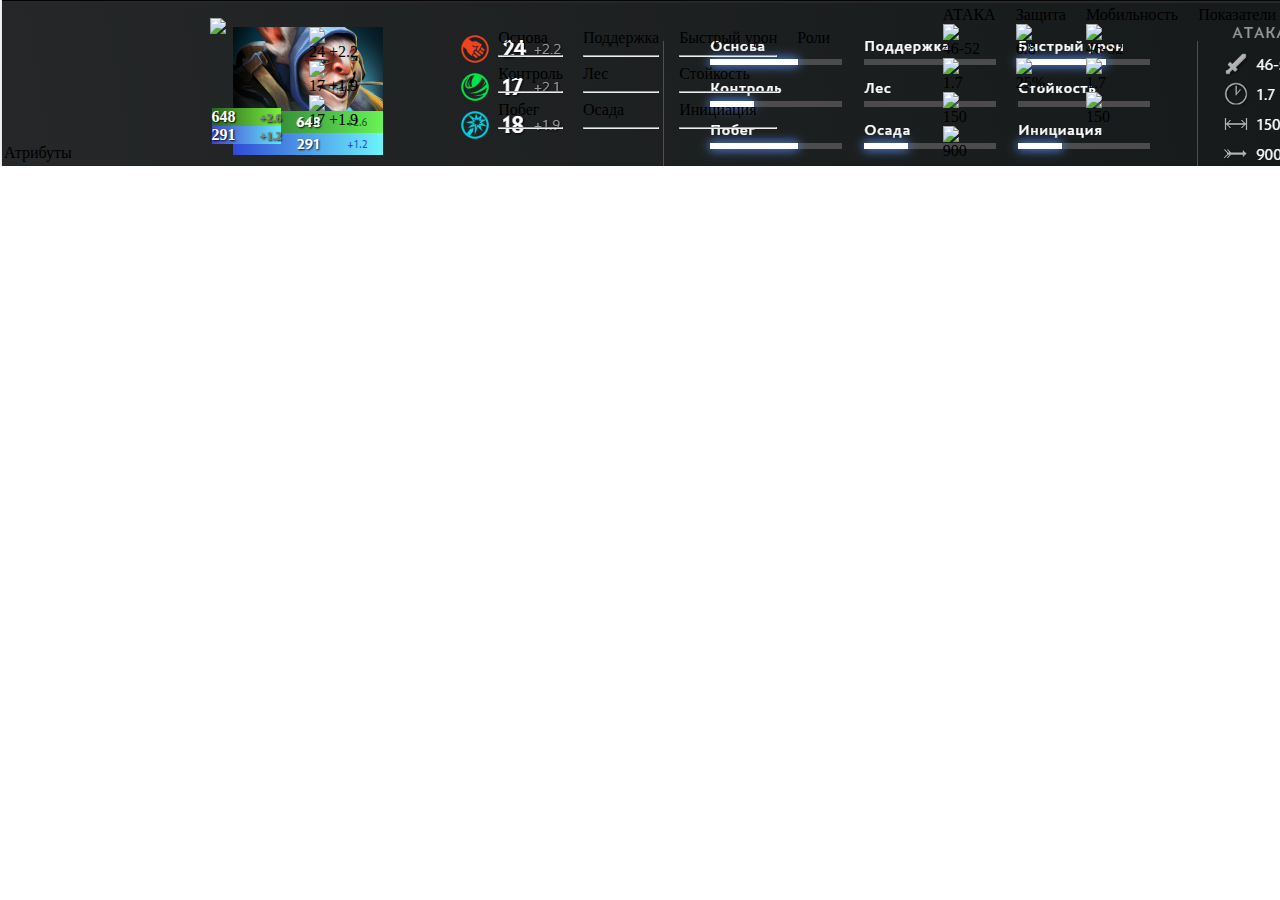
==== Meepo/index.html @ dea70f97 "СТруктура" ====
<!DOCTYPE html>
<html lang="en">

<head>
  <meta charset="UTF-8" />
  <meta http-equiv="X-UA-Compatible" content="IE=edge" />
  <meta name="viewport" content="width=device-width, initial-scale=1.0" />
  <title>Meepo - About team</title>
  <link rel="stylesheet" href="styles/normalize.css" />
  <link rel="stylesheet" href="styles/yura.css" />
  <link rel="stylesheet" href="styles/tili.css" />
</head>

<body>
  <section class="yura-section"></section>
  <section class="tili-section">
    <div class="column">
      <div class="left-sidebar">
        <div class="person-image">
          <img class="avatar"
            src="https://cdn.cloudflare.steamstatic.com/apps/dota2/images/dota_react/heroes/meepo.png" />
          <div class="first-atrib">
            648
            <span class="atrib-plus">+2.6</span>
          </div>
          <div class="second-atrib">
            291
            <span class="atrib-plus">+1.2</span>
          </div>
        </div>
        <div class="attributes">
          <div class="str-atrib">
            <img class="attrib-image" src="https://cdn.cloudflare.steamstatic.com/apps/dota2/images/dota_react/icons/hero_strength.png" />
            <span>24</span>
            <span class="extra">+2.2</span>
          </div>
          <div class="agi-atrib">
            <img class="attrib-image" src="https://cdn.cloudflare.steamstatic.com/apps/dota2/images/dota_react/icons/hero_agility.png" />
            <span>17</span>
            <span class="extra">+1.9</span>
          </div>
          <div class="int-atrib">
            <img class="attrib-image" 
              src="https://cdn.cloudflare.steamstatic.com/apps/dota2/images/dota_react/icons/hero_intelligence.png" />
            <span>17</span>
            <span class="extra">+1.9</span>
          </div>
        </div>
       
      </div>
      <div class="atttributes-name">Атрибуты</div>
    </div>
    <div class="roles">
      <div class="roles-left">
        <span class="roles-name">Основа</span>
        <hr class="">
        <span class="roles-name">Контроль</span>
        <hr class="">
        <span class="roles-name">Побег</span>
        <hr class="">
      </div>
      <div class="roles-center">
        <span class="roles-name">Поддержка </span>
        <hr class="">
        <span class="roles-name">Лес </span>
        <hr class="">
        <span class="roles-name">Осада </span>
        <hr class="">
      </div>
      <div class="roles-right">
        <span class="roles-name">Быстрый урон </span>
        <hr class="">
        <span class="roles-name">Стойкость </span>
        <hr class="">
        <span class="roles-name">Инициация</span>
        <hr class="">
      </div>
      <div class="atttributes-name">Роли</div>
    </div>
    <div class="right-sidebar">
      <div class="right-sidebar-left">
        <div class="indicators-name">АТАКА</div>
        <div class="indicators">
          <img
            src="https://cdn.cloudflare.steamstatic.com/apps/dota2/images/dota_react//heroes/stats/icon_damage.png" />
          46-52
        </div>
        <div class="indicators">
          <img
            src="https://cdn.cloudflare.steamstatic.com/apps/dota2/images/dota_react//heroes/stats/icon_damage.png" />
          1.7
        </div>
        <div class="indicators">
          <img
            src="https://cdn.cloudflare.steamstatic.com/apps/dota2/images/dota_react//heroes/stats/icon_damage.png" />
          150
        </div>
        <div class="indicators">
          <img
            src="https://cdn.cloudflare.steamstatic.com/apps/dota2/images/dota_react//heroes/stats/icon_damage.png" />
          900
        </div>
      </div>
      <div class="right-sidebar-center">
        <div class="indicators-name">Защита</div>
        <div class="indicators">
          <img
            src="https://cdn.cloudflare.steamstatic.com/apps/dota2/images/dota_react//heroes/stats/icon_damage.png" />
          6.8
        </div>
        <div class="indicators">
          <img
            src="https://cdn.cloudflare.steamstatic.com/apps/dota2/images/dota_react//heroes/stats/icon_damage.png" />
          25%
        </div>

      </div>
      <div class="right-sidebar-right">
        <div class="indicators-name">Мобильность</div>
        <div class="indicators">
          <img
            src="https://cdn.cloudflare.steamstatic.com/apps/dota2/images/dota_react//heroes/stats/icon_damage.png" />
          46-52
        </div>
        <div class="indicators">
          <img
            src="https://cdn.cloudflare.steamstatic.com/apps/dota2/images/dota_react//heroes/stats/icon_damage.png" />
          1.7
        </div>
        <div class="indicators">
          <img
            src="https://cdn.cloudflare.steamstatic.com/apps/dota2/images/dota_react//heroes/stats/icon_damage.png" />
          150
        </div>
      </div>
      <div class="atttributes-name">Показатели</div>
    </div>
  </section>
</body>

</html>
---- Meepo/styles/tili.css ----
img{
    display: block;
}

.tili-section{
    width:100%;
    display: flex;
    align-items: center;
    justify-content: space-between;
    padding: 4px;
    margin: 0 auto;
    background-image: url(../img/image.png);
    background-repeat: no-repeat;

}

.column {
    width: 30%;
    min-width: 300px;
}

.left-sidebar {
    display: flex;
    justify-content: space-evenly;
    align-items: center;
    margin: 8px 0 0 150px;
}

.avatar {
    height: 96px;
    padding: 6px 0 0 28px;
}

.first-atrib {
    padding: 0px 0 0 0px;
    text-align: center;
    color: #fff;
    font-size: 16px;
    font-weight: 600;
    text-shadow: 1px 1px 2px black;
    background: linear-gradient(to right, #286323, #7AF03C);
    margin: 0 0 0 30px;
}

.atrib-plus {
    color: gray;
    font-size: 12px;
    padding: 0 0 0 20px;
}

.second-atrib {
    padding: 0px 0 0 0px;
    text-align: center;
    color: #fff;
    font-size: 16px;
    font-weight: 600;
    text-shadow: 1px 1px 2px black;
    background: linear-gradient(to right, #4344d0, #65e9f8);
    margin: 0 0 0 30px;
}

.roles {
    display: flex;
    justify-content: space-between;
    gap: 20px;
}

.right-sidebar {
    display: flex;
    justify-content: space-between;
    gap: 20px;
}
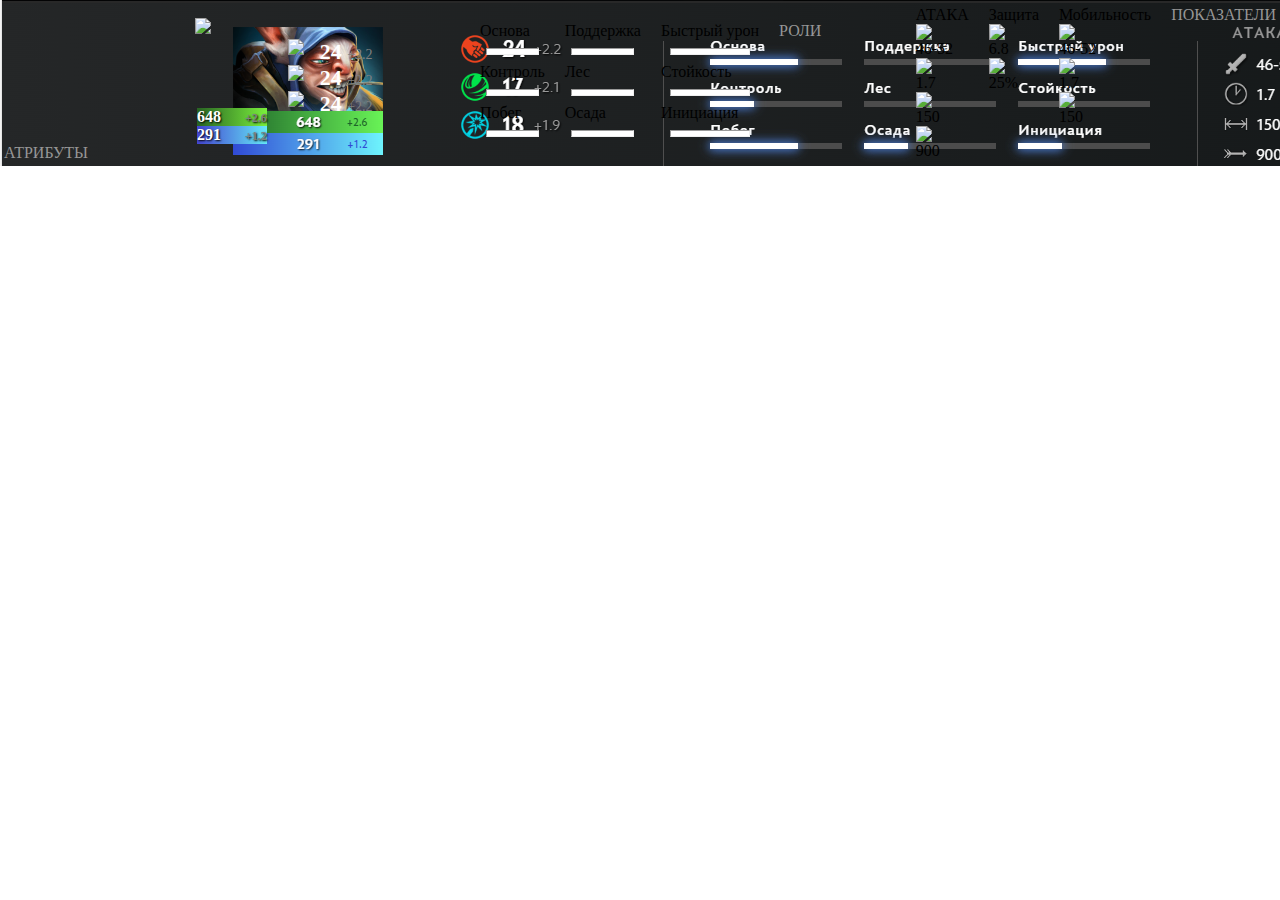
==== commit 1ee17e49: "Забыл пушнуть" ====
--- a/Meepo/index.html
+++ b/Meepo/index.html
@@ -29,21 +29,19 @@
           </div>
         </div>
         <div class="attributes">
-          <div class="str-atrib">
+          <div class="atrib">
             <img class="attrib-image" src="https://cdn.cloudflare.steamstatic.com/apps/dota2/images/dota_react/icons/hero_strength.png" />
-            <span>24</span>
-            <span class="extra">+2.2</span>
+            <div class="atrrib-extra">24 <span class="extra">+2.2</span></div>
+            
           </div>
-          <div class="agi-atrib">
+          <div class="atrib">
             <img class="attrib-image" src="https://cdn.cloudflare.steamstatic.com/apps/dota2/images/dota_react/icons/hero_agility.png" />
-            <span>17</span>
-            <span class="extra">+1.9</span>
+            <div class="atrrib-extra">24 <span class="extra">+2.2</span></div>
           </div>
-          <div class="int-atrib">
+          <div class="atrib">
             <img class="attrib-image" 
               src="https://cdn.cloudflare.steamstatic.com/apps/dota2/images/dota_react/icons/hero_intelligence.png" />
-            <span>17</span>
-            <span class="extra">+1.9</span>
+              <div class="atrrib-extra">24 <span class="extra">+2.2</span></div>
           </div>
         </div>
        
--- a/Meepo/styles/tili.css
+++ b/Meepo/styles/tili.css
@@ -1,5 +1,12 @@
 img{
     display: block;
+}
+
+hr {
+    width: 80%;
+    height: 5px;
+    color: #fff;
+    background-color: #fff;
 }
 
 .tili-section{
@@ -11,6 +18,7 @@
     margin: 0 auto;
     background-image: url(../img/image.png);
     background-repeat: no-repeat;
+    background-color: #111516;
 
 }
 
@@ -59,6 +67,34 @@
     margin: 0 0 0 30px;
 }
 
+.attrib-image {
+    width: 32px;
+    margin: 0 0 0 8px;
+}
+
+.atrib {
+    display: flex;
+    justify-content: space-between;
+}
+
+.atrrib-extra {
+    color: #fff;
+    font-size: 22px;
+    font-weight: 600;
+}
+
+.extra {
+    font-size: 14px;
+    color: gray;
+    font-weight: 400;
+}
+
+.atttributes-name {
+    font-size: 16px;
+    text-transform: uppercase;
+    color: #969696;
+}
+
 .roles {
     display: flex;
     justify-content: space-between;
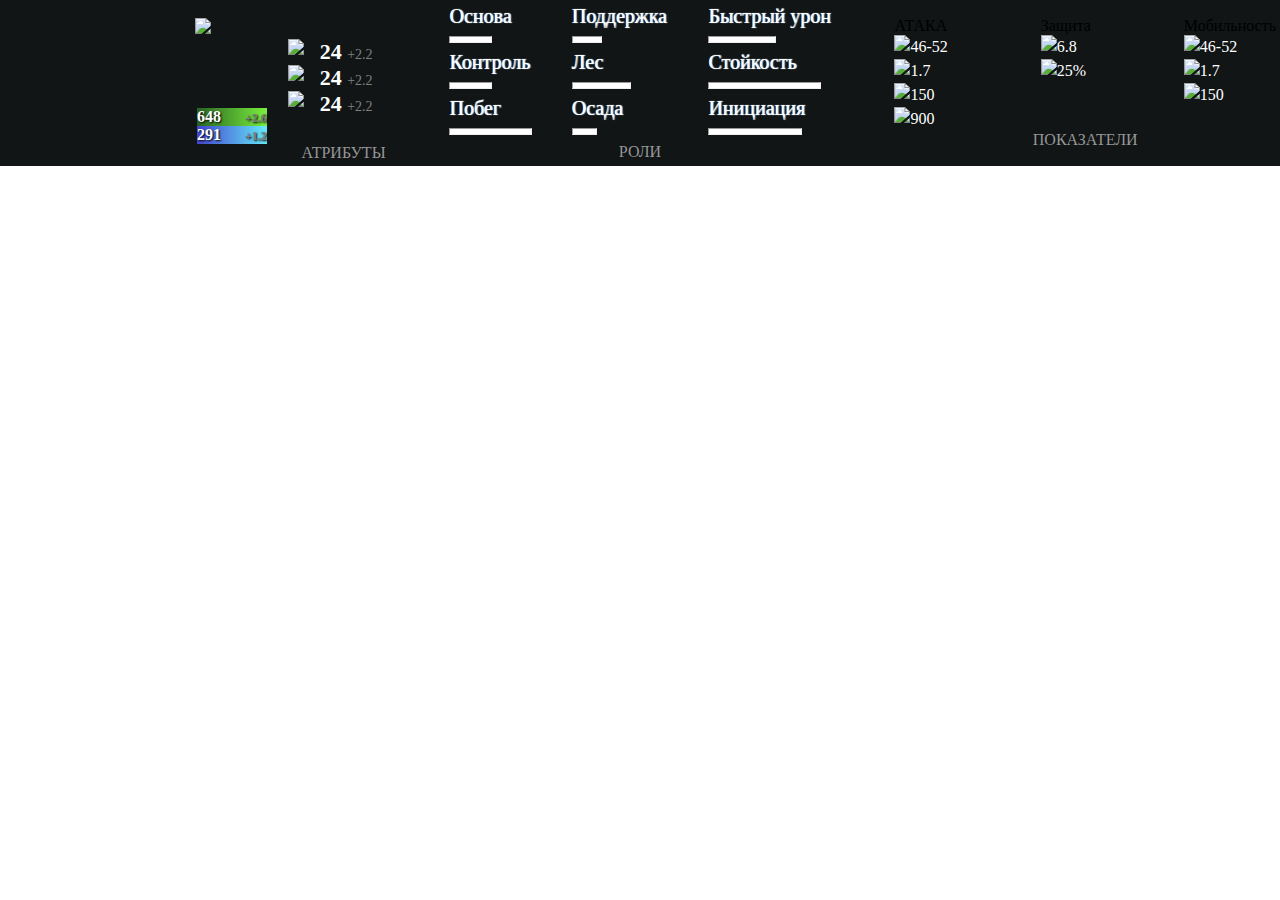
==== commit bf9d7673: "все готово" ====
--- a/Meepo/index.html
+++ b/Meepo/index.html
@@ -30,105 +30,112 @@
         </div>
         <div class="attributes">
           <div class="atrib">
-            <img class="attrib-image" src="https://cdn.cloudflare.steamstatic.com/apps/dota2/images/dota_react/icons/hero_strength.png" />
+            <img class="attrib-image"
+              src="https://cdn.cloudflare.steamstatic.com/apps/dota2/images/dota_react/icons/hero_strength.png" />
             <div class="atrrib-extra">24 <span class="extra">+2.2</span></div>
-            
+
           </div>
           <div class="atrib">
-            <img class="attrib-image" src="https://cdn.cloudflare.steamstatic.com/apps/dota2/images/dota_react/icons/hero_agility.png" />
+            <img class="attrib-image"
+              src="https://cdn.cloudflare.steamstatic.com/apps/dota2/images/dota_react/icons/hero_agility.png" />
             <div class="atrrib-extra">24 <span class="extra">+2.2</span></div>
           </div>
           <div class="atrib">
-            <img class="attrib-image" 
+            <img class="attrib-image"
               src="https://cdn.cloudflare.steamstatic.com/apps/dota2/images/dota_react/icons/hero_intelligence.png" />
-              <div class="atrrib-extra">24 <span class="extra">+2.2</span></div>
+            <div class="atrrib-extra">24 <span class="extra">+2.2</span></div>
           </div>
         </div>
-       
+
       </div>
-      <div class="atttributes-name">Атрибуты</div>
+      <div class="atttributes-name" style="    text-align: right;">Атрибуты</div>
     </div>
-    <div class="roles">
-      <div class="roles-left">
-        <span class="roles-name">Основа</span>
-        <hr class="">
-        <span class="roles-name">Контроль</span>
-        <hr class="">
-        <span class="roles-name">Побег</span>
-        <hr class="">
-      </div>
-      <div class="roles-center">
-        <span class="roles-name">Поддержка </span>
-        <hr class="">
-        <span class="roles-name">Лес </span>
-        <hr class="">
-        <span class="roles-name">Осада </span>
-        <hr class="">
-      </div>
-      <div class="roles-right">
-        <span class="roles-name">Быстрый урон </span>
-        <hr class="">
-        <span class="roles-name">Стойкость </span>
-        <hr class="">
-        <span class="roles-name">Инициация</span>
-        <hr class="">
+    <div class="column">
+      <div class="roles">
+
+        <div class="roles-left">
+          <span class="roles-name">Основа</span>
+          <hr class="" align="left" style="width:50%">
+          <span class="roles-name">Контроль</span>
+          <hr class="" align="left" style="width:50%">
+          <span class="roles-name">Побег</span>
+          <hr class="" align="left" style="width:100%">
+        </div>
+        <div class="roles-center">
+          <span class="roles-name">Поддержка </span>
+          <hr class="" align="left" style="width:30%">
+          <span class="roles-name">Лес </span>
+          <hr class="" align="left" style="width:60%">
+          <span class="roles-name">Осада </span>
+          <hr class="" align="left" style="width:25%">
+        </div>
+        <div class="roles-right">
+          <span class="roles-name">Быстрый урон </span>
+          <hr class="" align="left" style="width:54%">
+          <span class="roles-name">Стойкость </span>
+          <hr class="" align="left" style="width:90%">
+          <span class="roles-name">Инициация</span>
+          <hr class="" align="left" style="width:75%">
+        </div>
       </div>
       <div class="atttributes-name">Роли</div>
     </div>
-    <div class="right-sidebar">
-      <div class="right-sidebar-left">
-        <div class="indicators-name">АТАКА</div>
-        <div class="indicators">
-          <img
-            src="https://cdn.cloudflare.steamstatic.com/apps/dota2/images/dota_react//heroes/stats/icon_damage.png" />
-          46-52
+    <div class="column">
+      <div class="right-sidebar">
+        <div class="right-sidebar-left">
+          <div class="indicators-name">АТАКА</div>
+          <div class="indicators">
+            <img
+              src="https://cdn.cloudflare.steamstatic.com/apps/dota2/images/dota_react//heroes/stats/icon_damage.png" />
+            46-52
+          </div>
+          <div class="indicators">
+            <img
+              src="https://cdn.cloudflare.steamstatic.com/apps/dota2/images/dota_react//heroes/stats/icon_damage.png" />
+            1.7
+          </div>
+          <div class="indicators">
+            <img
+              src="https://cdn.cloudflare.steamstatic.com/apps/dota2/images/dota_react//heroes/stats/icon_damage.png" />
+            150
+          </div>
+          <div class="indicators">
+            <img
+              src="https://cdn.cloudflare.steamstatic.com/apps/dota2/images/dota_react//heroes/stats/icon_damage.png" />
+            900
+          </div>
         </div>
-        <div class="indicators">
-          <img
-            src="https://cdn.cloudflare.steamstatic.com/apps/dota2/images/dota_react//heroes/stats/icon_damage.png" />
-          1.7
+        <div class="right-sidebar-center">
+          <div class="indicators-name">Защита</div>
+          <div class="indicators">
+            <img
+              src="https://cdn.cloudflare.steamstatic.com/apps/dota2/images/dota_react//heroes/stats/icon_damage.png" />
+            6.8
+          </div>
+          <div class="indicators">
+            <img
+              src="https://cdn.cloudflare.steamstatic.com/apps/dota2/images/dota_react//heroes/stats/icon_damage.png" />
+            25%
+          </div>
+
         </div>
-        <div class="indicators">
-          <img
-            src="https://cdn.cloudflare.steamstatic.com/apps/dota2/images/dota_react//heroes/stats/icon_damage.png" />
-          150
-        </div>
-        <div class="indicators">
-          <img
-            src="https://cdn.cloudflare.steamstatic.com/apps/dota2/images/dota_react//heroes/stats/icon_damage.png" />
-          900
-        </div>
-      </div>
-      <div class="right-sidebar-center">
-        <div class="indicators-name">Защита</div>
-        <div class="indicators">
-          <img
-            src="https://cdn.cloudflare.steamstatic.com/apps/dota2/images/dota_react//heroes/stats/icon_damage.png" />
-          6.8
-        </div>
-        <div class="indicators">
-          <img
-            src="https://cdn.cloudflare.steamstatic.com/apps/dota2/images/dota_react//heroes/stats/icon_damage.png" />
-          25%
-        </div>
-
-      </div>
-      <div class="right-sidebar-right">
-        <div class="indicators-name">Мобильность</div>
-        <div class="indicators">
-          <img
-            src="https://cdn.cloudflare.steamstatic.com/apps/dota2/images/dota_react//heroes/stats/icon_damage.png" />
-          46-52
-        </div>
-        <div class="indicators">
-          <img
-            src="https://cdn.cloudflare.steamstatic.com/apps/dota2/images/dota_react//heroes/stats/icon_damage.png" />
-          1.7
-        </div>
-        <div class="indicators">
-          <img
-            src="https://cdn.cloudflare.steamstatic.com/apps/dota2/images/dota_react//heroes/stats/icon_damage.png" />
-          150
+        <div class="right-sidebar-right">
+          <div class="indicators-name">Мобильность</div>
+          <div class="indicators">
+            <img
+              src="https://cdn.cloudflare.steamstatic.com/apps/dota2/images/dota_react//heroes/stats/icon_damage.png" />
+            46-52
+          </div>
+          <div class="indicators">
+            <img
+              src="https://cdn.cloudflare.steamstatic.com/apps/dota2/images/dota_react//heroes/stats/icon_damage.png" />
+            1.7
+          </div>
+          <div class="indicators">
+            <img
+              src="https://cdn.cloudflare.steamstatic.com/apps/dota2/images/dota_react//heroes/stats/icon_damage.png" />
+            150
+          </div>
         </div>
       </div>
       <div class="atttributes-name">Показатели</div>
--- a/Meepo/styles/tili.css
+++ b/Meepo/styles/tili.css
@@ -16,8 +16,6 @@
     justify-content: space-between;
     padding: 4px;
     margin: 0 auto;
-    background-image: url(../img/image.png);
-    background-repeat: no-repeat;
     background-color: #111516;
 
 }
@@ -93,6 +91,7 @@
     font-size: 16px;
     text-transform: uppercase;
     color: #969696;
+    text-align: center;
 }
 
 .roles {
@@ -101,8 +100,21 @@
     gap: 20px;
 }
 
+.roles-name {
+    color: #fff;
+    font-size: 20px;
+    text-shadow: 1px 0px 1px #fff;
+}
+
 .right-sidebar {
     display: flex;
     justify-content: space-between;
     gap: 20px;
+}
+
+.indicators {
+    display: flex;
+    color: #fff;
+    line-height: 24px;
+    font-size: 16px;
 }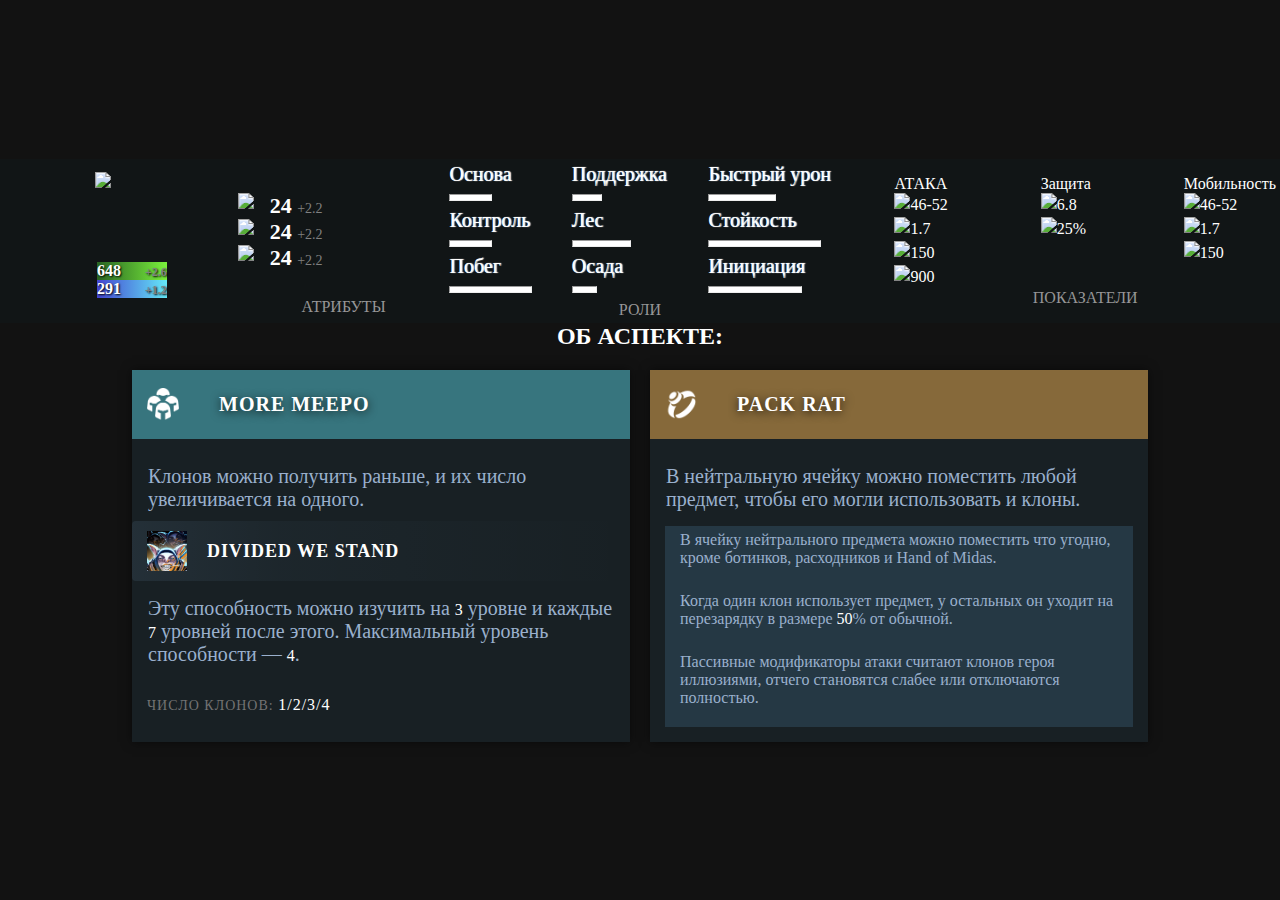
==== commit 4642b7c3: "Добавлены новые файлы и изображения для проекта Meepo" ====
--- a/Meepo/index.html
+++ b/Meepo/index.html
@@ -9,6 +9,7 @@
   <link rel="stylesheet" href="styles/normalize.css" />
   <link rel="stylesheet" href="styles/yura.css" />
   <link rel="stylesheet" href="styles/tili.css" />
+  <link rel="stylesheet" href="styles/bota.css">
 </head>
 
 <body>
@@ -141,6 +142,42 @@
       <div class="atttributes-name">Показатели</div>
     </div>
   </section>
+  <section class="bota-section">
+    <header>
+      <h1>ОБ АСПЕКТЕ:</h1>
+  </header>
+  <main>
+      <div class="container">
+          <div class="aspect-card">
+              <div class="card-header">
+                  <img src="img/summons.png" alt="More Meepo Icon">
+                  <h2>MORE MEEPO</h2>
+              </div>
+              <p class="par">Клонов можно получить раньше, и их число увеличивается на одного.</p>
+              <div class="ability">
+                  <img src="img/meepo_divided_we_stand.png" alt="">
+                  <h3>DIVIDED WE STAND</h3>
+              </div>
+              <p class="par">Эту способность можно изучить на <span>3</span> уровне и каждые <span>7</span> уровней после этого. Максимальный уровень способности — <span>4</span>.</p>
+              <div class="aspect-end">
+                  <p>ЧИСЛО КЛОНОВ: <span>1/2/3/4</span></p>
+              </div>
+          </div>
+          <div class="aspect-card">
+              <div class="card-header_sec">
+                  <img src="img/item.png" alt="Pack Rat Icon">
+                  <h2>PACK RAT</h2>
+              </div>
+              <p class="par">В нейтральную ячейку можно поместить любой предмет, чтобы его могли использовать и клоны.</p>
+              <div class="power">
+                  <p >В ячейку нейтрального предмета можно поместить что угодно, кроме ботинков, расходников и Hand of Midas.</p>
+                  <p>Когда один клон использует предмет, у остальных он уходит на перезарядку в размере <span>50</span>% от обычной.</p>
+                  <p>Пассивные модификаторы атаки считают клонов героя иллюзиями, отчего становятся слабее или отключаются полностью.</p>
+              </div>
+          </div>
+      </div>
+  </main>
+  </section>
 </body>
 
 </html>--- a/Meepo/styles/tili.css
+++ b/Meepo/styles/tili.css
@@ -29,7 +29,6 @@
     display: flex;
     justify-content: space-evenly;
     align-items: center;
-    margin: 8px 0 0 150px;
 }
 
 .avatar {
--- a/Meepo/styles/bota.css
+++ b/Meepo/styles/bota.css
@@ -0,0 +1,156 @@
+@font-face {
+    font-family: 'Reaver';
+    src: url('Reaver/ffonts.net.txt');
+    font-weight: normal;
+    font-style: normal;
+}
+body {
+    background-color: #121212;
+    color: #ffffff;
+    margin: 0;
+    padding: 0;
+    display: flex;
+    flex-direction: column;
+    align-items: center;
+    justify-content: center;
+    min-height: 100vh;
+}
+
+header {
+    text-align: center;
+    margin-bottom: 20px;
+}
+
+h1 {
+    font-size: 24px;
+    font-weight: bold;
+    margin: 0;
+    font-family: 'Reaver';
+
+}
+
+.container {
+    display: flex;
+    gap: 20px;
+}
+
+.aspect-card {
+    background-color: #182024;
+    width: 498px;
+    box-shadow: 0 0 10px rgba(0, 0, 0, 0.5);
+}
+
+.card-header {
+    display: flex;
+    align-items: center;
+    gap: 10px;
+    margin-bottom: 10px;
+    background-color: #37757e;
+    height: 69px;
+    width: 498px;
+}
+
+.card-header_sec{
+    display: flex;
+    align-items: center;
+    gap: 10px;
+    margin-bottom: 10px;
+    background-color: #86693a;
+    height: 69px;
+    width: 498px;
+}
+
+.card-header img {
+    width: 32px;
+    height: 32px;
+    margin-left: 15px;
+}
+
+.card-header_sec img {
+    width: 32px;
+    height: 32px;
+    margin-left: 15px;
+}
+
+h2 {
+    margin-left: 10px;    
+    font-family: 'Reaver';
+    color: #fff;
+    text-transform: uppercase;
+    font-size: 20px;
+    font-weight: bold;
+    letter-spacing: 1px;
+    padding: 20px;
+    text-shadow: 0px 2px 10px rgba(0, 0, 0, .8);
+    z-index: 1;
+
+}
+
+h3 {
+    margin: 10px 0 5px;
+    font-family: 'Reaver';
+    font-size: 18px;
+    font-weight: bold;
+    text-transform: uppercase;
+    letter-spacing: 1px;
+    margin-left: 10px;
+}
+
+.par {
+    color: #9ab0cd;
+    padding-top: 16px;
+    margin: 0px 16px 0px 16px;
+    font-size: 20px;
+    font-family: 'Reaver';
+
+}
+
+.ability {
+    background: linear-gradient(to right, #9bcdff17 0%, #9bcdff09 30%, #d0e8ff00 100%);    padding: 10px;
+    border-radius: 4px;
+    display: flex;
+    margin-top: 10px;
+}
+
+.ability img{
+    width: 40px;
+    height: 40px;
+    margin-left: 5px;
+    margin-right: 10px;
+}
+
+.aspect-end{
+    height: 24px;
+    font-size: 14px;
+    color: #737373;
+    text-transform: uppercase;
+    letter-spacing: 1px;
+    display: flex;
+    flex-direction: row;
+    width: 100%;
+    margin-left: 15px;
+    margin-top: 30px;
+}
+
+
+.power{
+    background-color: #253844;
+    display: flex;
+    flex-direction: column;
+    margin: 15px;
+}
+
+.power p{
+    color: #9ab0cd;
+    font-size: 16px;
+    margin-left: 10px;
+    font-family: 'Reaver';
+    margin-bottom: 15px;
+    padding: 5px;
+}
+
+span {
+    color: #fff; /* Делает все элементы span белыми */
+    font-family: 'Reaver';
+    font-size: 16px;
+}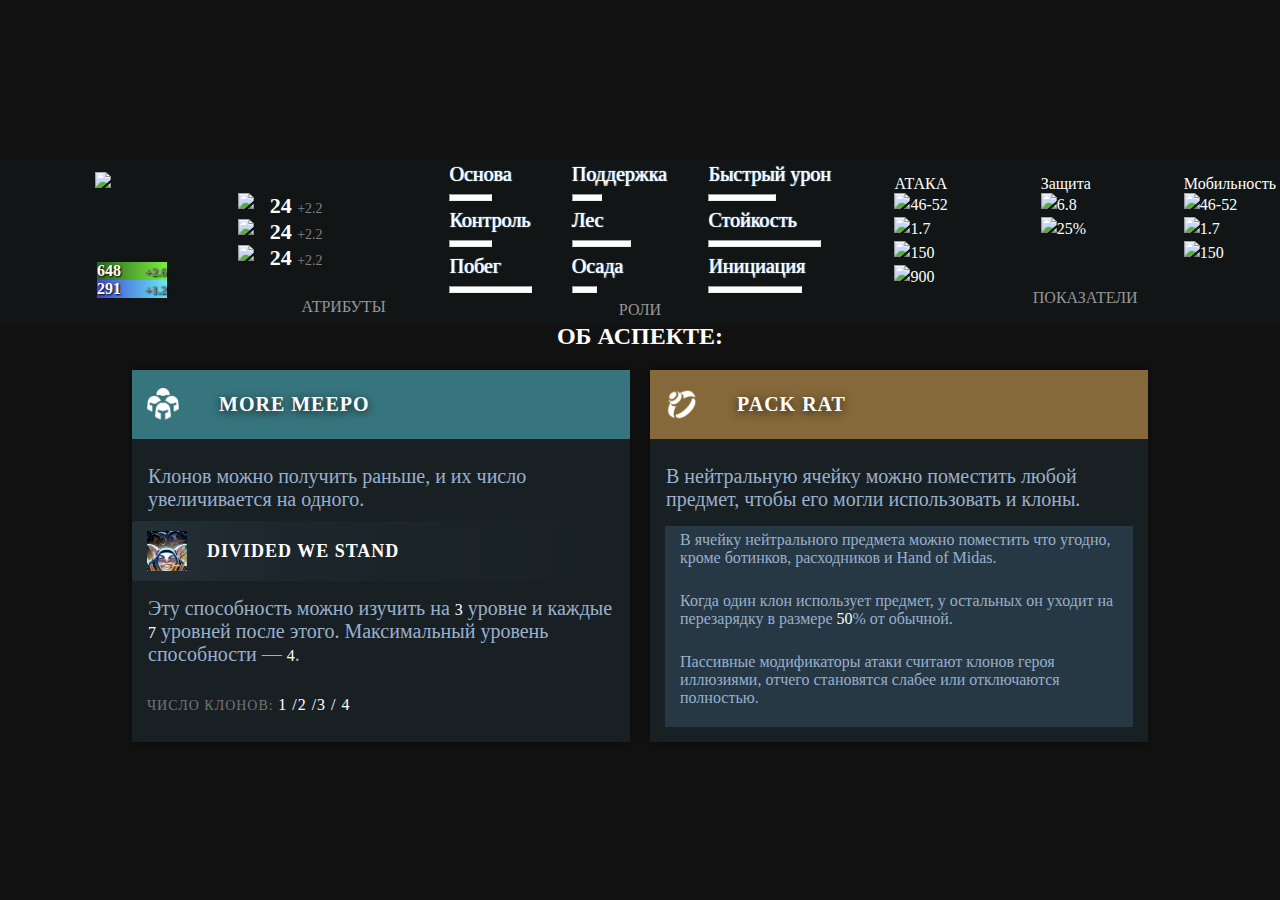
==== commit 6c13898f: "Редактировала текст" ====
--- a/Meepo/index.html
+++ b/Meepo/index.html
@@ -160,7 +160,7 @@
               </div>
               <p class="par">Эту способность можно изучить на <span>3</span> уровне и каждые <span>7</span> уровней после этого. Максимальный уровень способности — <span>4</span>.</p>
               <div class="aspect-end">
-                  <p>ЧИСЛО КЛОНОВ: <span>1/2/3/4</span></p>
+                  <p>ЧИСЛО КЛОНОВ: <span>1 /2 /3 / 4</span></p>
               </div>
           </div>
           <div class="aspect-card">
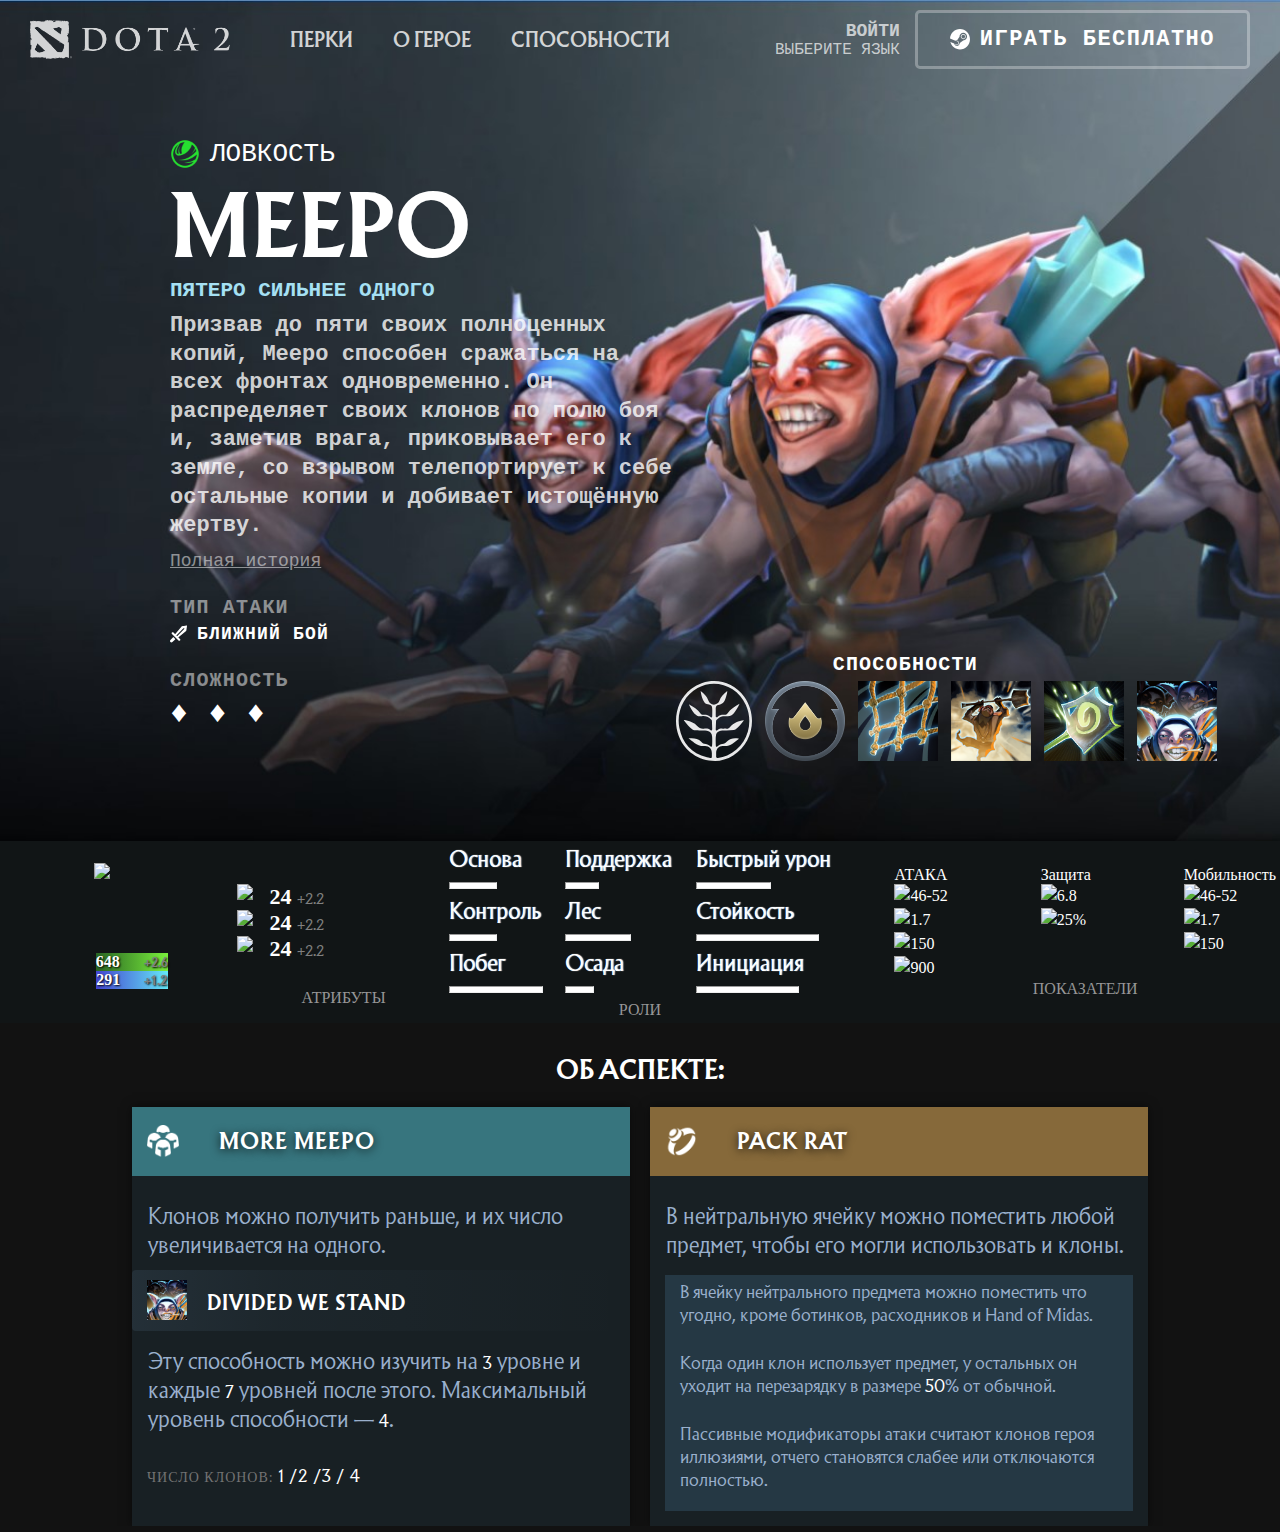
==== commit da8e4af1: "add: Yura's section, change: Bota's styles, font files" ====
--- a/Meepo/index.html
+++ b/Meepo/index.html
@@ -9,12 +9,73 @@
   <link rel="stylesheet" href="styles/normalize.css" />
   <link rel="stylesheet" href="styles/yura.css" />
   <link rel="stylesheet" href="styles/tili.css" />
-  <link rel="stylesheet" href="styles/bota.css">
+  <link rel="stylesheet" href="styles/bota.css" />
 </head>
 
 <body>
-  <section class="yura-section"></section>
-  <section class="tili-section">
+  <section class="yura-section">
+    <nav class="nav">
+      <div class="nav__col-1">
+        <img src="img/logo.png" alt="" class="logo" />
+        <ul class="nav__list">
+          <li class="nav__item">
+            <a href="#perks" class="nav__link">Перки</a>
+          </li>
+          <li class="nav__item">
+            <a href="#about" class="nav__link">О герое</a>
+          </li>
+          <li class="nav__item">
+            <a href="#abilities" class="nav__link">Способности</a>
+          </li>
+        </ul>
+      </div>
+      <div class="nav__col-2">
+        <div class="actions">
+          <a href="#" class="login">Войти</a>
+          <a href="#" class="language">Выберите язык</a>
+        </div>
+        <a href="#" class="button"><img src="img/steam.svg" />Играть бесплатно</a>
+      </div>
+    </nav>
+    <div class="title-block">
+      <div class="title-block__col-1">
+        <p class="title-block__pre-title">
+          <img src="img/hero_agility.png" alt="" />
+          ЛОВКОСТЬ
+        </p>
+        <h1 class="title-block__title">MEEPO</h1>
+        <p class="title-block__main-desc">ПЯТЕРО СИЛЬНЕЕ ОДНОГО</p>
+        <p class="title-block__desc">
+          Призвав до пяти своих полноценных копий, Meepo способен сражаться на
+          всех фронтах одновременно. Он распределяет своих клонов по полю боя
+          и, заметив врага, приковывает его к земле, со взрывом телепортирует
+          к себе остальные копии и добивает истощённую жертву.
+        </p>
+        <a href="#" class="title-block__show-more"> Полная история </a>
+        <p class="title-block__sub-title">ТИП АТАКИ</p>
+        <p class="title-block__sub-desc">
+          <img src="img/sword.svg" alt="" />
+          БЛИЖНИЙ БОЙ
+        </p>
+        <p class="title-block__sub-title">СЛОЖНОСТЬ</p>
+        <p class="title-block__sub-desc big">♦ ♦ ♦</p>
+      </div>
+      <div class="title-block__col-2">
+        <p class="title-block__sub-title">
+          СПОСОБНОСТИ
+        </p>
+        <div class="title-block__images">
+          <img src="img/talents.svg" alt="">
+          <img src="img/innate.png" alt="">
+          <img src="img/meepo_earthbind.png" alt="">
+          <img src="img/meepo_poof.png" alt="">
+          <img src="img/meepo_ransack.png" alt="">
+          <img src="img/meepo_divided_we_stand.png" alt="">
+        </div>
+      </div>
+    </div>
+  </section>
+  <section class="tili-section" id="perks">
     <div class="column">
       <div class="left-sidebar">
         <div class="person-image">
@@ -34,7 +95,6 @@
             <img class="attrib-image"
               src="https://cdn.cloudflare.steamstatic.com/apps/dota2/images/dota_react/icons/hero_strength.png" />
             <div class="atrrib-extra">24 <span class="extra">+2.2</span></div>
-
           </div>
           <div class="atrib">
             <img class="attrib-image"
@@ -47,36 +107,34 @@
             <div class="atrrib-extra">24 <span class="extra">+2.2</span></div>
           </div>
         </div>
-
-      </div>
-      <div class="atttributes-name" style="    text-align: right;">Атрибуты</div>
+      </div>
+      <div class="atttributes-name" style="text-align: right">Атрибуты</div>
     </div>
     <div class="column">
       <div class="roles">
-
         <div class="roles-left">
           <span class="roles-name">Основа</span>
-          <hr class="" align="left" style="width:50%">
+          <hr class="" align="left" style="width: 50%" />
           <span class="roles-name">Контроль</span>
-          <hr class="" align="left" style="width:50%">
+          <hr class="" align="left" style="width: 50%" />
           <span class="roles-name">Побег</span>
-          <hr class="" align="left" style="width:100%">
+          <hr class="" align="left" style="width: 100%" />
         </div>
         <div class="roles-center">
           <span class="roles-name">Поддержка </span>
-          <hr class="" align="left" style="width:30%">
+          <hr class="" align="left" style="width: 30%" />
           <span class="roles-name">Лес </span>
-          <hr class="" align="left" style="width:60%">
+          <hr class="" align="left" style="width: 60%" />
           <span class="roles-name">Осада </span>
-          <hr class="" align="left" style="width:25%">
+          <hr class="" align="left" style="width: 25%" />
         </div>
         <div class="roles-right">
           <span class="roles-name">Быстрый урон </span>
-          <hr class="" align="left" style="width:54%">
+          <hr class="" align="left" style="width: 54%" />
           <span class="roles-name">Стойкость </span>
-          <hr class="" align="left" style="width:90%">
+          <hr class="" align="left" style="width: 90%" />
           <span class="roles-name">Инициация</span>
-          <hr class="" align="left" style="width:75%">
+          <hr class="" align="left" style="width: 75%" />
         </div>
       </div>
       <div class="atttributes-name">Роли</div>
@@ -118,7 +176,6 @@
               src="https://cdn.cloudflare.steamstatic.com/apps/dota2/images/dota_react//heroes/stats/icon_damage.png" />
             25%
           </div>
-
         </div>
         <div class="right-sidebar-right">
           <div class="indicators-name">Мобильность</div>
@@ -142,41 +199,59 @@
       <div class="atttributes-name">Показатели</div>
     </div>
   </section>
-  <section class="bota-section">
+  <section class="bota-section" id="about">
     <header>
       <h1>ОБ АСПЕКТЕ:</h1>
-  </header>
-  <main>
+    </header>
+    <main>
       <div class="container">
-          <div class="aspect-card">
-              <div class="card-header">
-                  <img src="img/summons.png" alt="More Meepo Icon">
-                  <h2>MORE MEEPO</h2>
-              </div>
-              <p class="par">Клонов можно получить раньше, и их число увеличивается на одного.</p>
-              <div class="ability">
-                  <img src="img/meepo_divided_we_stand.png" alt="">
-                  <h3>DIVIDED WE STAND</h3>
-              </div>
-              <p class="par">Эту способность можно изучить на <span>3</span> уровне и каждые <span>7</span> уровней после этого. Максимальный уровень способности — <span>4</span>.</p>
-              <div class="aspect-end">
-                  <p>ЧИСЛО КЛОНОВ: <span>1 /2 /3 / 4</span></p>
-              </div>
-          </div>
-          <div class="aspect-card">
-              <div class="card-header_sec">
-                  <img src="img/item.png" alt="Pack Rat Icon">
-                  <h2>PACK RAT</h2>
-              </div>
-              <p class="par">В нейтральную ячейку можно поместить любой предмет, чтобы его могли использовать и клоны.</p>
-              <div class="power">
-                  <p >В ячейку нейтрального предмета можно поместить что угодно, кроме ботинков, расходников и Hand of Midas.</p>
-                  <p>Когда один клон использует предмет, у остальных он уходит на перезарядку в размере <span>50</span>% от обычной.</p>
-                  <p>Пассивные модификаторы атаки считают клонов героя иллюзиями, отчего становятся слабее или отключаются полностью.</p>
-              </div>
-          </div>
-      </div>
-  </main>
+        <div class="aspect-card">
+          <div class="card-header">
+            <img src="img/summons.png" alt="More Meepo Icon" />
+            <h2>MORE MEEPO</h2>
+          </div>
+          <p class="par">
+            Клонов можно получить раньше, и их число увеличивается на одного.
+          </p>
+          <div class="ability">
+            <img src="img/meepo_divided_we_stand.png" alt="" />
+            <h3>DIVIDED WE STAND</h3>
+          </div>
+          <p class="par">
+            Эту способность можно изучить на <span>3</span> уровне и каждые
+            <span>7</span> уровней после этого. Максимальный уровень
+            способности — <span>4</span>.
+          </p>
+          <div class="aspect-end">
+            <p>ЧИСЛО КЛОНОВ: <span>1 /2 /3 / 4</span></p>
+          </div>
+        </div>
+        <div class="aspect-card">
+          <div class="card-header_sec">
+            <img src="img/item.png" alt="Pack Rat Icon" />
+            <h2>PACK RAT</h2>
+          </div>
+          <p class="par">
+            В нейтральную ячейку можно поместить любой предмет, чтобы его
+            могли использовать и клоны.
+          </p>
+          <div class="power">
+            <p>
+              В ячейку нейтрального предмета можно поместить что угодно, кроме
+              ботинков, расходников и Hand of Midas.
+            </p>
+            <p>
+              Когда один клон использует предмет, у остальных он уходит на
+              перезарядку в размере <span>50</span>% от обычной.
+            </p>
+            <p>
+              Пассивные модификаторы атаки считают клонов героя иллюзиями,
+              отчего становятся слабее или отключаются полностью.
+            </p>
+          </div>
+        </div>
+      </div>
+    </main>
   </section>
 </body>
 
--- a/Meepo/styles/yura.css
+++ b/Meepo/styles/yura.css
@@ -0,0 +1,198 @@
+* {
+  scroll-behavior: smooth;
+}
+
+.yura-section {
+  background-image: url("../img/title-bg.jpg");
+  background-repeat: no-repeat;
+  background-position: center;
+  background-size: cover;
+  font-family: monospace;
+  width: 100%;
+  height: 100%;
+}
+
+.nav {
+  padding: 10px 30px;
+  display: flex;
+  align-items: flex-start;
+  justify-content: space-between;
+}
+
+.nav__col-1 {
+  display: flex;
+  align-items: center;
+  padding-top: 10px;
+}
+
+.logo {
+  width: 200px;
+  opacity: 0.8;
+}
+
+.nav__list {
+  display: flex;
+  justify-content: space-between;
+  align-items: center;
+  grid-gap: 40px;
+  margin-left: 60px;
+}
+
+.nav__link {
+  text-transform: uppercase;
+  color: rgba(255, 255, 255, 0.8);
+  text-decoration: none;
+  font-family: "Reaver";
+  font-weight: 600;
+  font-size: 18px;
+  padding-bottom: 3px;
+  border-bottom: 3px solid transparent;
+  transition: 0.2s;
+}
+
+.nav__link:hover {
+  border-color: orangered;
+}
+
+.nav__col-2 {
+  display: flex;
+  align-items: center;
+}
+
+.actions {
+  text-align: right;
+}
+
+.login {
+  text-transform: uppercase;
+  font-size: 18px;
+  font-weight: 700;
+  color: rgba(255, 255, 255, 0.7);
+}
+
+.language {
+  display: block;
+  font-size: 16px;
+  text-transform: uppercase;
+  color: rgba(255, 255, 255, 0.7);
+}
+
+.button {
+  margin-left: 15px;
+  display: flex;
+  align-items: center;
+  justify-content: center;
+  padding: 14px 32px;
+  text-transform: uppercase;
+  letter-spacing: 1.5px;
+  color: #fff;
+  font-weight: 700;
+  font-size: 22px;
+  border-radius: 5px;
+  border: 3px solid rgba(255, 255, 255, 0.3);
+  transition: 0.2s;
+}
+
+.button:hover {
+  border-color: orangered;
+  transform: translateY(-4px);
+}
+
+.button img {
+  width: 20px;
+  margin-right: 10px;
+}
+
+.title-block {
+  display: flex;
+  align-items: flex-end;
+  justify-content: space-between;
+  padding: 60px 145px 110px 170px;
+}
+
+.title-block__pre-title {
+  display: flex;
+  font-size: 26px;
+}
+
+.title-block__pre-title img {
+  width: 30px;
+  margin-right: 10px;
+}
+
+.title-block__title {
+  font-size: 80px;
+}
+
+.title-block__main-desc {
+  font-size: 21px;
+  color: #a5e0f3;
+  font-weight: 700;
+  margin-top: -5px;
+}
+
+.title-block__desc {
+  color: rgba(255, 255, 255, 0.8);
+  font-size: 22px;
+  font-weight: 700;
+  max-width: 600px;
+  margin-top: 10px;
+  line-height: 1.3;
+}
+
+.title-block__show-more {
+  display: inline-block;
+  margin-top: 10px;
+  font-size: 18px;
+  color: rgba(255, 255, 255, 0.5);
+  margin-top: 10px;
+  text-decoration: underline;
+}
+
+.title-block__sub-title {
+  margin-top: 25px;
+  font-size: 20px;
+  font-weight: 700;
+  color: rgba(255, 255, 255, 0.5);
+  letter-spacing: 1.2px;
+}
+
+.title-block__sub-desc {
+  display: flex;
+  font-size: 18px;
+  letter-spacing: 1.2px;
+  font-weight: 700;
+  color: #fff;
+  margin-top: 5px;
+}
+
+.title-block__sub-desc img {
+  margin-right: 10px;
+}
+
+.title-block__sub-desc.big {
+  font-size: 30px;
+}
+
+.title-block__col-2 .title-block__sub-title {
+  text-align: center;
+  color: #fff;
+}
+
+.title-block__images {
+  display: flex;
+  grid-gap: 13px;
+  margin-top: 5px;
+  margin-bottom: -30px;
+}
+
+.title-block__images img {
+  width: 80px;
+  height: 80px;
+  transition: 0.2s;
+  transform-origin: center;
+}
+
+.title-block__images img:hover {
+  transform: scale(1.1);
+}
--- a/Meepo/styles/bota.css
+++ b/Meepo/styles/bota.css
@@ -1,7 +1,19 @@
 @font-face {
     font-family: 'Reaver';
-    src: url('Reaver/ffonts.net.txt');
+    src: url('../Reaver/Reaver-Regular.woff');
     font-weight: normal;
+    font-style: normal;
+}
+@font-face {
+    font-family: 'Reaver';
+    src: url('../Reaver/Reaver-SemiBold.woff');
+    font-weight: 600;
+    font-style: normal;
+}
+@font-face {
+    font-family: 'Reaver';
+    src: url('../Reaver/Reaver-Bold.woff');
+    font-weight: 700;
     font-style: normal;
 }
 body {
@@ -12,13 +24,14 @@
     display: flex;
     flex-direction: column;
     align-items: center;
-    justify-content: center;
+    justify-content: flex-start;
     min-height: 100vh;
 }
 
 header {
     text-align: center;
     margin-bottom: 20px;
+    margin-top: 30px;
 }
 
 h1 {
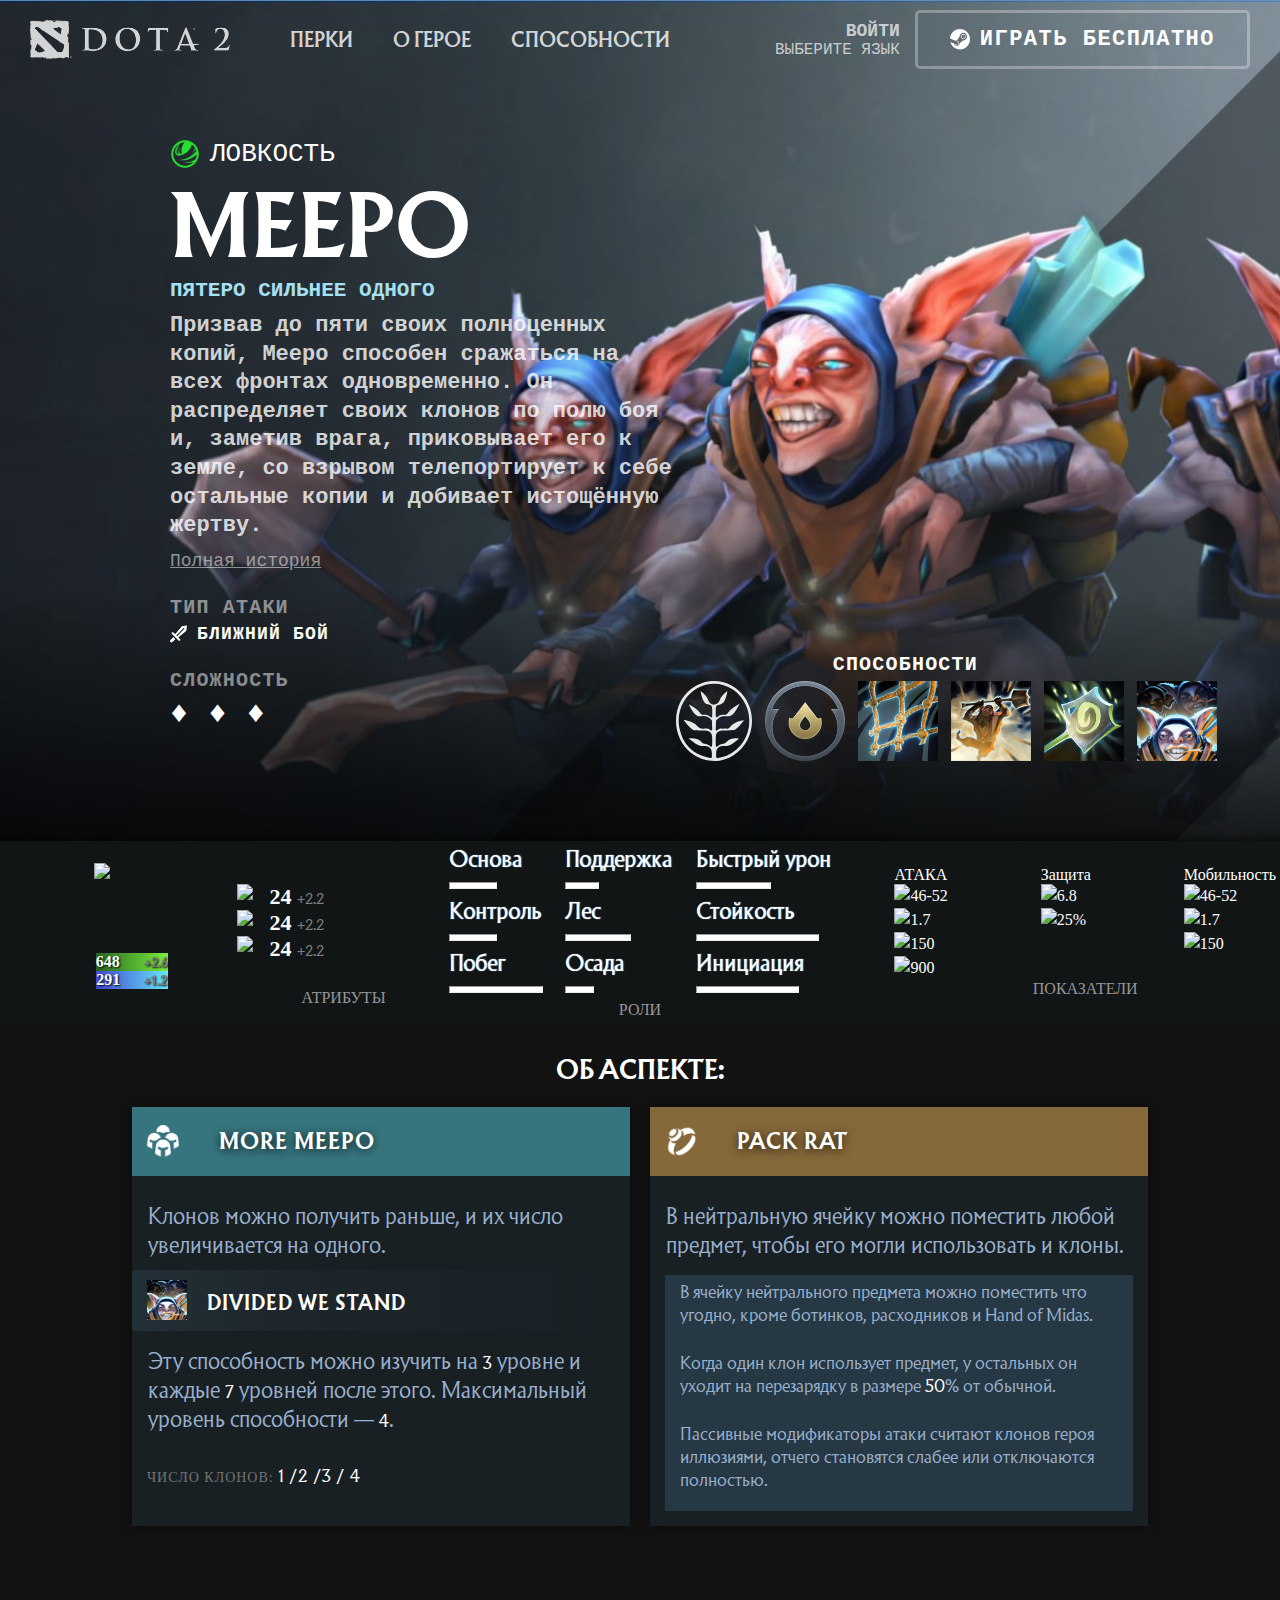
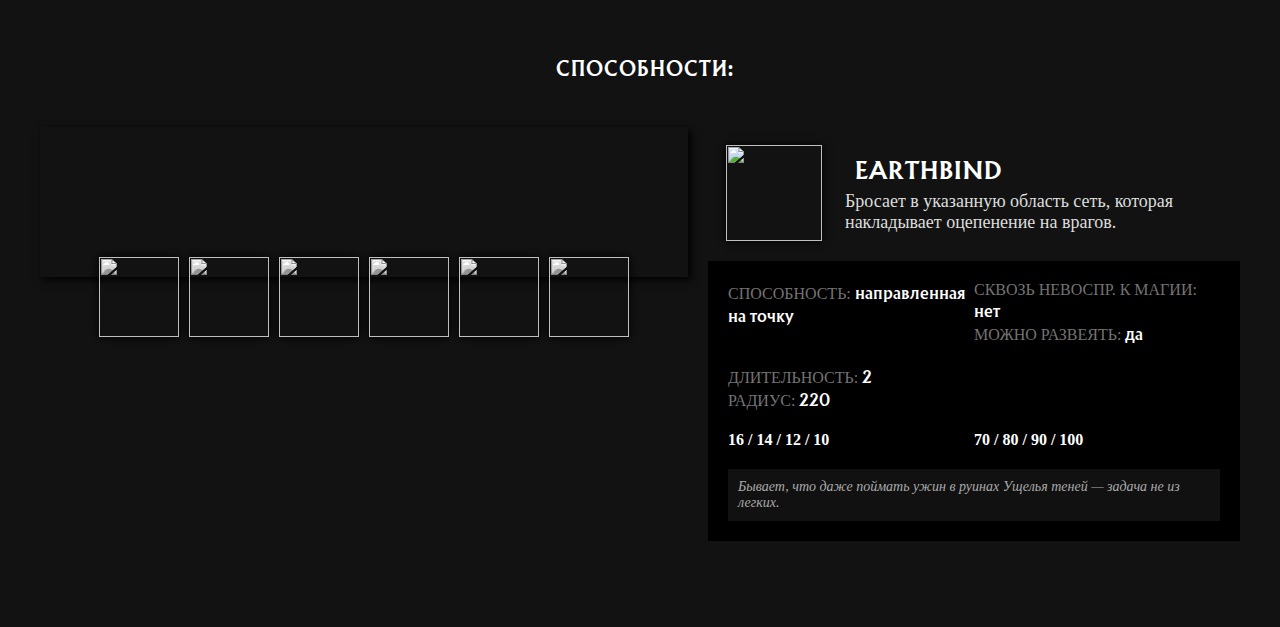
==== commit 1fb86028: "бирдене" ====
--- a/Meepo/index.html
+++ b/Meepo/index.html
@@ -1,258 +1,373 @@
 <!DOCTYPE html>
 <html lang="en">
+	<head>
+		<meta charset="UTF-8" />
+		<meta http-equiv="X-UA-Compatible" content="IE=edge" />
+		<meta name="viewport" content="width=device-width, initial-scale=1.0" />
+		<title>Meepo - About team</title>
+		<link rel="stylesheet" href="styles/normalize.css" />
+		<link rel="stylesheet" href="styles/yura.css" />
+		<link rel="stylesheet" href="styles/tili.css" />
+		<link rel="stylesheet" href="styles/bota.css" />
+		<link rel="stylesheet" href="styles/madi.css" />
+	</head>
 
-<head>
-  <meta charset="UTF-8" />
-  <meta http-equiv="X-UA-Compatible" content="IE=edge" />
-  <meta name="viewport" content="width=device-width, initial-scale=1.0" />
-  <title>Meepo - About team</title>
-  <link rel="stylesheet" href="styles/normalize.css" />
-  <link rel="stylesheet" href="styles/yura.css" />
-  <link rel="stylesheet" href="styles/tili.css" />
-  <link rel="stylesheet" href="styles/bota.css" />
-</head>
+	<body>
+		<section class="yura-section">
+			<nav class="nav">
+				<div class="nav__col-1">
+					<img src="img/logo.png" alt="" class="logo" />
+					<ul class="nav__list">
+						<li class="nav__item">
+							<a href="#perks" class="nav__link">Перки</a>
+						</li>
+						<li class="nav__item">
+							<a href="#about" class="nav__link">О герое</a>
+						</li>
+						<li class="nav__item">
+							<a href="#abilities" class="nav__link">Способности</a>
+						</li>
+					</ul>
+				</div>
+				<div class="nav__col-2">
+					<div class="actions">
+						<a href="#" class="login">Войти</a>
+						<a href="#" class="language">Выберите язык</a>
+					</div>
+					<a href="#" class="button"
+						><img src="img/steam.svg" />Играть бесплатно</a
+					>
+				</div>
+			</nav>
+			<div class="title-block">
+				<div class="title-block__col-1">
+					<p class="title-block__pre-title">
+						<img src="img/hero_agility.png" alt="" />
+						ЛОВКОСТЬ
+					</p>
+					<h1 class="title-block__title">MEEPO</h1>
+					<p class="title-block__main-desc">ПЯТЕРО СИЛЬНЕЕ ОДНОГО</p>
+					<p class="title-block__desc">
+						Призвав до пяти своих полноценных копий, Meepo способен сражаться на
+						всех фронтах одновременно. Он распределяет своих клонов по полю боя
+						и, заметив врага, приковывает его к земле, со взрывом телепортирует
+						к себе остальные копии и добивает истощённую жертву.
+					</p>
+					<a href="#" class="title-block__show-more"> Полная история </a>
+					<p class="title-block__sub-title">ТИП АТАКИ</p>
+					<p class="title-block__sub-desc">
+						<img src="img/sword.svg" alt="" />
+						БЛИЖНИЙ БОЙ
+					</p>
+					<p class="title-block__sub-title">СЛОЖНОСТЬ</p>
+					<p class="title-block__sub-desc big">♦ ♦ ♦</p>
+				</div>
+				<div class="title-block__col-2">
+					<p class="title-block__sub-title">СПОСОБНОСТИ</p>
+					<div class="title-block__images">
+						<img src="img/talents.svg" alt="" />
+						<img src="img/innate.png" alt="" />
+						<img src="img/meepo_earthbind.png" alt="" />
+						<img src="img/meepo_poof.png" alt="" />
+						<img src="img/meepo_ransack.png" alt="" />
+						<img src="img/meepo_divided_we_stand.png" alt="" />
+					</div>
+				</div>
+			</div>
+		</section>
+		<section class="tili-section" id="perks">
+			<div class="column">
+				<div class="left-sidebar">
+					<div class="person-image">
+						<img
+							class="avatar"
+							src="https://cdn.cloudflare.steamstatic.com/apps/dota2/images/dota_react/heroes/meepo.png"
+						/>
+						<div class="first-atrib">
+							648
+							<span class="atrib-plus">+2.6</span>
+						</div>
+						<div class="second-atrib">
+							291
+							<span class="atrib-plus">+1.2</span>
+						</div>
+					</div>
+					<div class="attributes">
+						<div class="atrib">
+							<img
+								class="attrib-image"
+								src="https://cdn.cloudflare.steamstatic.com/apps/dota2/images/dota_react/icons/hero_strength.png"
+							/>
+							<div class="atrrib-extra">24 <span class="extra">+2.2</span></div>
+						</div>
+						<div class="atrib">
+							<img
+								class="attrib-image"
+								src="https://cdn.cloudflare.steamstatic.com/apps/dota2/images/dota_react/icons/hero_agility.png"
+							/>
+							<div class="atrrib-extra">24 <span class="extra">+2.2</span></div>
+						</div>
+						<div class="atrib">
+							<img
+								class="attrib-image"
+								src="https://cdn.cloudflare.steamstatic.com/apps/dota2/images/dota_react/icons/hero_intelligence.png"
+							/>
+							<div class="atrrib-extra">24 <span class="extra">+2.2</span></div>
+						</div>
+					</div>
+				</div>
+				<div class="atttributes-name" style="text-align: right">Атрибуты</div>
+			</div>
+			<div class="column">
+				<div class="roles">
+					<div class="roles-left">
+						<span class="roles-name">Основа</span>
+						<hr class="" align="left" style="width: 50%" />
+						<span class="roles-name">Контроль</span>
+						<hr class="" align="left" style="width: 50%" />
+						<span class="roles-name">Побег</span>
+						<hr class="" align="left" style="width: 100%" />
+					</div>
+					<div class="roles-center">
+						<span class="roles-name">Поддержка </span>
+						<hr class="" align="left" style="width: 30%" />
+						<span class="roles-name">Лес </span>
+						<hr class="" align="left" style="width: 60%" />
+						<span class="roles-name">Осада </span>
+						<hr class="" align="left" style="width: 25%" />
+					</div>
+					<div class="roles-right">
+						<span class="roles-name">Быстрый урон </span>
+						<hr class="" align="left" style="width: 54%" />
+						<span class="roles-name">Стойкость </span>
+						<hr class="" align="left" style="width: 90%" />
+						<span class="roles-name">Инициация</span>
+						<hr class="" align="left" style="width: 75%" />
+					</div>
+				</div>
+				<div class="atttributes-name">Роли</div>
+			</div>
+			<div class="column">
+				<div class="right-sidebar">
+					<div class="right-sidebar-left">
+						<div class="indicators-name">АТАКА</div>
+						<div class="indicators">
+							<img
+								src="https://cdn.cloudflare.steamstatic.com/apps/dota2/images/dota_react//heroes/stats/icon_damage.png"
+							/>
+							46-52
+						</div>
+						<div class="indicators">
+							<img
+								src="https://cdn.cloudflare.steamstatic.com/apps/dota2/images/dota_react//heroes/stats/icon_damage.png"
+							/>
+							1.7
+						</div>
+						<div class="indicators">
+							<img
+								src="https://cdn.cloudflare.steamstatic.com/apps/dota2/images/dota_react//heroes/stats/icon_damage.png"
+							/>
+							150
+						</div>
+						<div class="indicators">
+							<img
+								src="https://cdn.cloudflare.steamstatic.com/apps/dota2/images/dota_react//heroes/stats/icon_damage.png"
+							/>
+							900
+						</div>
+					</div>
+					<div class="right-sidebar-center">
+						<div class="indicators-name">Защита</div>
+						<div class="indicators">
+							<img
+								src="https://cdn.cloudflare.steamstatic.com/apps/dota2/images/dota_react//heroes/stats/icon_damage.png"
+							/>
+							6.8
+						</div>
+						<div class="indicators">
+							<img
+								src="https://cdn.cloudflare.steamstatic.com/apps/dota2/images/dota_react//heroes/stats/icon_damage.png"
+							/>
+							25%
+						</div>
+					</div>
+					<div class="right-sidebar-right">
+						<div class="indicators-name">Мобильность</div>
+						<div class="indicators">
+							<img
+								src="https://cdn.cloudflare.steamstatic.com/apps/dota2/images/dota_react//heroes/stats/icon_damage.png"
+							/>
+							46-52
+						</div>
+						<div class="indicators">
+							<img
+								src="https://cdn.cloudflare.steamstatic.com/apps/dota2/images/dota_react//heroes/stats/icon_damage.png"
+							/>
+							1.7
+						</div>
+						<div class="indicators">
+							<img
+								src="https://cdn.cloudflare.steamstatic.com/apps/dota2/images/dota_react//heroes/stats/icon_damage.png"
+							/>
+							150
+						</div>
+					</div>
+				</div>
+				<div class="atttributes-name">Показатели</div>
+			</div>
+		</section>
+		<section class="bota-section" id="about">
+			<header>
+				<h1>ОБ АСПЕКТЕ:</h1>
+			</header>
+			<main>
+				<div class="container">
+					<div class="aspect-card">
+						<div class="card-header">
+							<img src="img/summons.png" alt="More Meepo Icon" />
+							<h2>MORE MEEPO</h2>
+						</div>
+						<p class="par">
+							Клонов можно получить раньше, и их число увеличивается на одного.
+						</p>
+						<div class="ability">
+							<img src="img/meepo_divided_we_stand.png" alt="" />
+							<h3>DIVIDED WE STAND</h3>
+						</div>
+						<p class="par">
+							Эту способность можно изучить на <span>3</span> уровне и каждые
+							<span>7</span> уровней после этого. Максимальный уровень
+							способности — <span>4</span>.
+						</p>
+						<div class="aspect-end">
+							<p>ЧИСЛО КЛОНОВ: <span>1 /2 /3 / 4</span></p>
+						</div>
+					</div>
+					<div class="aspect-card">
+						<div class="card-header_sec">
+							<img src="img/item.png" alt="Pack Rat Icon" />
+							<h2>PACK RAT</h2>
+						</div>
+						<p class="par">
+							В нейтральную ячейку можно поместить любой предмет, чтобы его
+							могли использовать и клоны.
+						</p>
+						<div class="power">
+							<p>
+								В ячейку нейтрального предмета можно поместить что угодно, кроме
+								ботинков, расходников и Hand of Midas.
+							</p>
+							<p>
+								Когда один клон использует предмет, у остальных он уходит на
+								перезарядку в размере <span>50</span>% от обычной.
+							</p>
+							<p>
+								Пассивные модификаторы атаки считают клонов героя иллюзиями,
+								отчего становятся слабее или отключаются полностью.
+							</p>
+						</div>
+					</div>
+				</div>
+			</main>
+		</section>
+		<footer>
+			<div class="footer-text">
+				<h3>СПОСОБНОСТИ:</h3>
+			</div>
+			<div class="footer-container">
+				<div class="footer-block-1">
+					<video
+						class="video-meepo"
+						autoplay
+						muted
+						loop
+						src="https://cdn.cloudflare.steamstatic.com/apps/dota2/videos/dota_react/abilities/meepo/meepo_earthbind.webm"
+					></video>
 
-<body>
-  <section class="yura-section">
-    <nav class="nav">
-      <div class="nav__col-1">
-        <img src="img/logo.png" alt="" class="logo" />
-        <ul class="nav__list">
-          <li class="nav__item">
-            <a href="#perks" class="nav__link">Перки</a>
-          </li>
-          <li class="nav__item">
-            <a href="#about" class="nav__link">О герое</a>
-          </li>
-          <li class="nav__item">
-            <a href="#abilities" class="nav__link">Способности</a>
-          </li>
-        </ul>
-      </div>
-      <div class="nav__col-2">
-        <div class="actions">
-          <a href="#" class="login">Войти</a>
-          <a href="#" class="language">Выберите язык</a>
-        </div>
-        <a href="#" class="button"><img src="img/steam.svg" />Играть бесплатно</a>
-      </div>
-    </nav>
-    <div class="title-block">
-      <div class="title-block__col-1">
-        <p class="title-block__pre-title">
-          <img src="img/hero_agility.png" alt="" />
-          ЛОВКОСТЬ
-        </p>
-        <h1 class="title-block__title">MEEPO</h1>
-        <p class="title-block__main-desc">ПЯТЕРО СИЛЬНЕЕ ОДНОГО</p>
-        <p class="title-block__desc">
-          Призвав до пяти своих полноценных копий, Meepo способен сражаться на
-          всех фронтах одновременно. Он распределяет своих клонов по полю боя
-          и, заметив врага, приковывает его к земле, со взрывом телепортирует
-          к себе остальные копии и добивает истощённую жертву.
-        </p>
-        <a href="#" class="title-block__show-more"> Полная история </a>
-        <p class="title-block__sub-title">ТИП АТАКИ</p>
-        <p class="title-block__sub-desc">
-          <img src="img/sword.svg" alt="" />
-          БЛИЖНИЙ БОЙ
-        </p>
-        <p class="title-block__sub-title">СЛОЖНОСТЬ</p>
-        <p class="title-block__sub-desc big">♦ ♦ ♦</p>
-      </div>
-      <div class="title-block__col-2">
-        <p class="title-block__sub-title">
-          СПОСОБНОСТИ
-        </p>
-        <div class="title-block__images">
-          <img src="img/talents.svg" alt="">
-          <img src="img/innate.png" alt="">
-          <img src="img/meepo_earthbind.png" alt="">
-          <img src="img/meepo_poof.png" alt="">
-          <img src="img/meepo_ransack.png" alt="">
-          <img src="img/meepo_divided_we_stand.png" alt="">
-        </div>
-      </div>
-    </div>
-  </section>
-  <section class="tili-section" id="perks">
-    <div class="column">
-      <div class="left-sidebar">
-        <div class="person-image">
-          <img class="avatar"
-            src="https://cdn.cloudflare.steamstatic.com/apps/dota2/images/dota_react/heroes/meepo.png" />
-          <div class="first-atrib">
-            648
-            <span class="atrib-plus">+2.6</span>
-          </div>
-          <div class="second-atrib">
-            291
-            <span class="atrib-plus">+1.2</span>
-          </div>
-        </div>
-        <div class="attributes">
-          <div class="atrib">
-            <img class="attrib-image"
-              src="https://cdn.cloudflare.steamstatic.com/apps/dota2/images/dota_react/icons/hero_strength.png" />
-            <div class="atrrib-extra">24 <span class="extra">+2.2</span></div>
-          </div>
-          <div class="atrib">
-            <img class="attrib-image"
-              src="https://cdn.cloudflare.steamstatic.com/apps/dota2/images/dota_react/icons/hero_agility.png" />
-            <div class="atrrib-extra">24 <span class="extra">+2.2</span></div>
-          </div>
-          <div class="atrib">
-            <img class="attrib-image"
-              src="https://cdn.cloudflare.steamstatic.com/apps/dota2/images/dota_react/icons/hero_intelligence.png" />
-            <div class="atrrib-extra">24 <span class="extra">+2.2</span></div>
-          </div>
-        </div>
-      </div>
-      <div class="atttributes-name" style="text-align: right">Атрибуты</div>
-    </div>
-    <div class="column">
-      <div class="roles">
-        <div class="roles-left">
-          <span class="roles-name">Основа</span>
-          <hr class="" align="left" style="width: 50%" />
-          <span class="roles-name">Контроль</span>
-          <hr class="" align="left" style="width: 50%" />
-          <span class="roles-name">Побег</span>
-          <hr class="" align="left" style="width: 100%" />
-        </div>
-        <div class="roles-center">
-          <span class="roles-name">Поддержка </span>
-          <hr class="" align="left" style="width: 30%" />
-          <span class="roles-name">Лес </span>
-          <hr class="" align="left" style="width: 60%" />
-          <span class="roles-name">Осада </span>
-          <hr class="" align="left" style="width: 25%" />
-        </div>
-        <div class="roles-right">
-          <span class="roles-name">Быстрый урон </span>
-          <hr class="" align="left" style="width: 54%" />
-          <span class="roles-name">Стойкость </span>
-          <hr class="" align="left" style="width: 90%" />
-          <span class="roles-name">Инициация</span>
-          <hr class="" align="left" style="width: 75%" />
-        </div>
-      </div>
-      <div class="atttributes-name">Роли</div>
-    </div>
-    <div class="column">
-      <div class="right-sidebar">
-        <div class="right-sidebar-left">
-          <div class="indicators-name">АТАКА</div>
-          <div class="indicators">
-            <img
-              src="https://cdn.cloudflare.steamstatic.com/apps/dota2/images/dota_react//heroes/stats/icon_damage.png" />
-            46-52
-          </div>
-          <div class="indicators">
-            <img
-              src="https://cdn.cloudflare.steamstatic.com/apps/dota2/images/dota_react//heroes/stats/icon_damage.png" />
-            1.7
-          </div>
-          <div class="indicators">
-            <img
-              src="https://cdn.cloudflare.steamstatic.com/apps/dota2/images/dota_react//heroes/stats/icon_damage.png" />
-            150
-          </div>
-          <div class="indicators">
-            <img
-              src="https://cdn.cloudflare.steamstatic.com/apps/dota2/images/dota_react//heroes/stats/icon_damage.png" />
-            900
-          </div>
-        </div>
-        <div class="right-sidebar-center">
-          <div class="indicators-name">Защита</div>
-          <div class="indicators">
-            <img
-              src="https://cdn.cloudflare.steamstatic.com/apps/dota2/images/dota_react//heroes/stats/icon_damage.png" />
-            6.8
-          </div>
-          <div class="indicators">
-            <img
-              src="https://cdn.cloudflare.steamstatic.com/apps/dota2/images/dota_react//heroes/stats/icon_damage.png" />
-            25%
-          </div>
-        </div>
-        <div class="right-sidebar-right">
-          <div class="indicators-name">Мобильность</div>
-          <div class="indicators">
-            <img
-              src="https://cdn.cloudflare.steamstatic.com/apps/dota2/images/dota_react//heroes/stats/icon_damage.png" />
-            46-52
-          </div>
-          <div class="indicators">
-            <img
-              src="https://cdn.cloudflare.steamstatic.com/apps/dota2/images/dota_react//heroes/stats/icon_damage.png" />
-            1.7
-          </div>
-          <div class="indicators">
-            <img
-              src="https://cdn.cloudflare.steamstatic.com/apps/dota2/images/dota_react//heroes/stats/icon_damage.png" />
-            150
-          </div>
-        </div>
-      </div>
-      <div class="atttributes-name">Показатели</div>
-    </div>
-  </section>
-  <section class="bota-section" id="about">
-    <header>
-      <h1>ОБ АСПЕКТЕ:</h1>
-    </header>
-    <main>
-      <div class="container">
-        <div class="aspect-card">
-          <div class="card-header">
-            <img src="img/summons.png" alt="More Meepo Icon" />
-            <h2>MORE MEEPO</h2>
-          </div>
-          <p class="par">
-            Клонов можно получить раньше, и их число увеличивается на одного.
-          </p>
-          <div class="ability">
-            <img src="img/meepo_divided_we_stand.png" alt="" />
-            <h3>DIVIDED WE STAND</h3>
-          </div>
-          <p class="par">
-            Эту способность можно изучить на <span>3</span> уровне и каждые
-            <span>7</span> уровней после этого. Максимальный уровень
-            способности — <span>4</span>.
-          </p>
-          <div class="aspect-end">
-            <p>ЧИСЛО КЛОНОВ: <span>1 /2 /3 / 4</span></p>
-          </div>
-        </div>
-        <div class="aspect-card">
-          <div class="card-header_sec">
-            <img src="img/item.png" alt="Pack Rat Icon" />
-            <h2>PACK RAT</h2>
-          </div>
-          <p class="par">
-            В нейтральную ячейку можно поместить любой предмет, чтобы его
-            могли использовать и клоны.
-          </p>
-          <div class="power">
-            <p>
-              В ячейку нейтрального предмета можно поместить что угодно, кроме
-              ботинков, расходников и Hand of Midas.
-            </p>
-            <p>
-              Когда один клон использует предмет, у остальных он уходит на
-              перезарядку в размере <span>50</span>% от обычной.
-            </p>
-            <p>
-              Пассивные модификаторы атаки считают клонов героя иллюзиями,
-              отчего становятся слабее или отключаются полностью.
-            </p>
-          </div>
-        </div>
-      </div>
-    </main>
-  </section>
-</body>
-
-</html>+					<div class="footer-logo">
+						<img
+							class="footer-logo-img"
+							src="https://cdn.cloudflare.steamstatic.com/apps/dota2/images/dota_react/abilities/meepo_earthbind.png"
+							alt=""
+						/>
+						<img
+							class="footer-logo-img"
+							src="https://cdn.cloudflare.steamstatic.com/apps/dota2/images/dota_react/abilities/meepo_poof.png"
+							alt=""
+						/>
+						<img
+							class="footer-logo-img"
+							src="https://cdn.cloudflare.steamstatic.com/apps/dota2/images/dota_react/abilities/meepo_ransack.png"
+							alt=""
+						/>
+						<img
+							class="footer-logo-img"
+							src="https://cdn.cloudflare.steamstatic.com/apps/dota2/images/dota_react/abilities/meepo_divided_we_stand.png"
+							alt=""
+						/>
+						<img
+							class="footer-logo-img"
+							src="https://cdn.cloudflare.steamstatic.com/apps/dota2/images/dota_react/abilities/meepo_petrify.png"
+							alt=""
+						/>
+						<img
+							class="footer-logo-img"
+							src="https://cdn.cloudflare.steamstatic.com/apps/dota2/images/dota_react/abilities/meepo_megameepo.png"
+							alt=""
+						/>
+					</div>
+				</div>
+				<div class="footer-section">
+					<div class="footer-section-1">
+						<img
+							src="https://cdn.cloudflare.steamstatic.com/apps/dota2/images/dota_react/abilities/meepo_earthbind.png"
+							alt=""
+						/>
+						<div class="footer-section-text">
+							<h3>EARTHBIND</h3>
+							<p>
+								Бросает в указанную область сеть, которая накладывает оцепенение
+								на врагов.
+							</p>
+						</div>
+					</div>
+					<div class="footer-section-2">
+						<div class="footer-capabilities">
+							<div class="footer-capabilities-item">
+								<p>
+									СПОСОБНОСТЬ:
+									<span class="color-white">направленная на точку</span>
+								</p>
+							</div>
+							<div class="footer-capabilities-item">
+								<p>
+									СКВОЗЬ НЕВОСПР. К МАГИИ: <span class="color-white">нет</span>
+								</p>
+								<p>МОЖНО РАЗВЕЯТЬ: <span class="color-white">да</span></p>
+							</div>
+						</div>
+						<div class="footer-capabilities">
+							<div class="footer-capabilities-item">
+								<p>ДЛИТЕЛЬНОСТЬ: <span class="color-white">2</span></p>
+								<p>РАДИУС: <span class="color-white">220</span></p>
+							</div>
+							<div class="footer-capabilities-item"></div>
+						</div>
+						<div class="footer-capabilities">
+							<div class="footer-capabilities-item">
+								<p class="color-white">16 / 14 / 12 / 10</p>
+							</div>
+							<div class="footer-capabilities-item">
+								<p class="color-white">70 / 80 / 90 / 100</p>
+							</div>
+						</div>
+						<div class="footer-quote">
+							Бывает, что даже поймать ужин в руинах Ущелья теней — задача не из
+							легких.
+						</div>
+					</div>
+				</div>
+			</div>
+		</footer>
+	</body>
+</html>
--- a/Meepo/styles/madi.css
+++ b/Meepo/styles/madi.css
@@ -0,0 +1,109 @@
+footer {
+	background-image: url('https://cdn.cloudflare.steamstatic.com/apps/dota2/images/dota_react/backgrounds/grey_painterly.png');
+	background-size: cover;
+	padding: 80px 0px;
+}
+.footer-text {
+	font-size: 20px;
+	font-weight: 500;
+	letter-spacing: 3px;
+	text-align: center;
+	padding: 40px 0px 40px 0px;
+	color: #ffff;
+}
+.footer-block-1 {
+	display: flex;
+	width: 54%;
+	flex-direction: column;
+}
+.video-meepo {
+	box-shadow: 3px 3px 8px black;
+	width: 100%;
+	margin: 0;
+	padding: 0;
+}
+.footer-logo {
+	margin: 0 auto;
+	margin-top: -20px;
+	gap: 10px;
+	display: flex;
+	align-items: flex-start;
+}
+.footer-logo-img {
+	box-shadow: 0px 0px 10px black;
+	transition: 0.1s ease-in-out all;
+	width: 80px;
+	height: 80px;
+	cursor: pointer;
+	filter: grayscale(1);
+}
+.footer-logo-img:hover {
+	transform: scale(1.1);
+	filter: grayscale(0);
+}
+.footer-container {
+	display: flex;
+	gap: 20px;
+	padding: 0px 40px;
+	flex-wrap: wrap;
+	justify-content: center;
+	align-items: flex-start;
+}
+
+.footer-section {
+	flex: 1;
+}
+.footer-section-1 {
+	color: #ffff;
+	padding: 18px;
+	display: flex;
+	background-color: #121212;
+}
+.footer-section-1 img {
+	width: 96px;
+	height: 96px;
+	box-shadow: 0px 0px 8px #000;
+}
+
+.footer-section-text {
+	margin-left: 23px;
+}
+.footer-section-text h3 {
+	color: #fff;
+	font-family: Reaver, serif;
+	font-size: 22px;
+	font-weight: bold;
+	text-transform: uppercase;
+	letter-spacing: 1px;
+}
+.footer-section-text p {
+	color: #ddd;
+	font-size: 18px;
+	margin-bottom: 10px;
+}
+
+.footer-section-2 {
+	background-color: #000;
+	color: #737373;
+	padding: 20px;
+	display: flex;
+	flex-direction: column;
+}
+.footer-capabilities {
+	display: flex;
+	margin-bottom: 20px;
+}
+.footer-capabilities-item {
+	flex: 1;
+}
+.footer-quote {
+	font-style: italic;
+	background-color: #111;
+	color: #aaa;
+	padding: 10px;
+	font-size: 14px;
+}
+.color-white {
+	color: white;
+	font-weight: 600;
+}
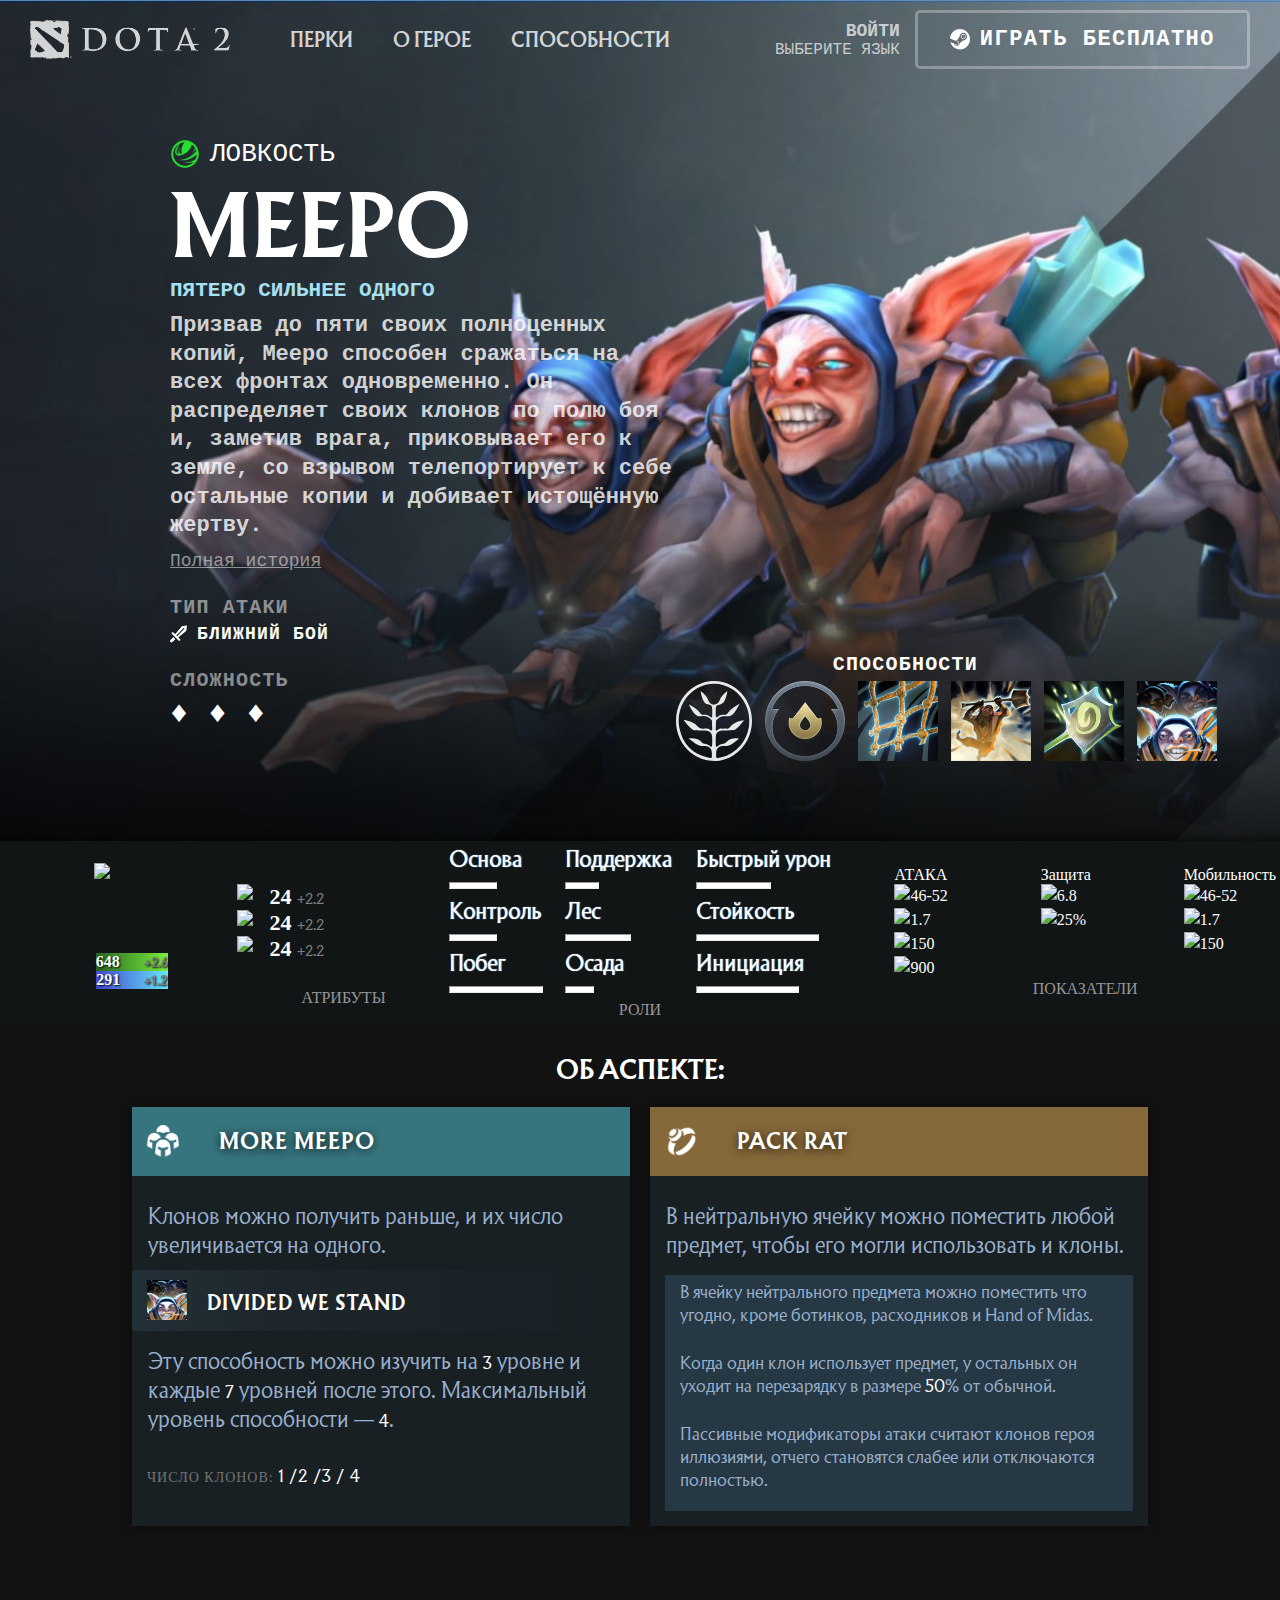
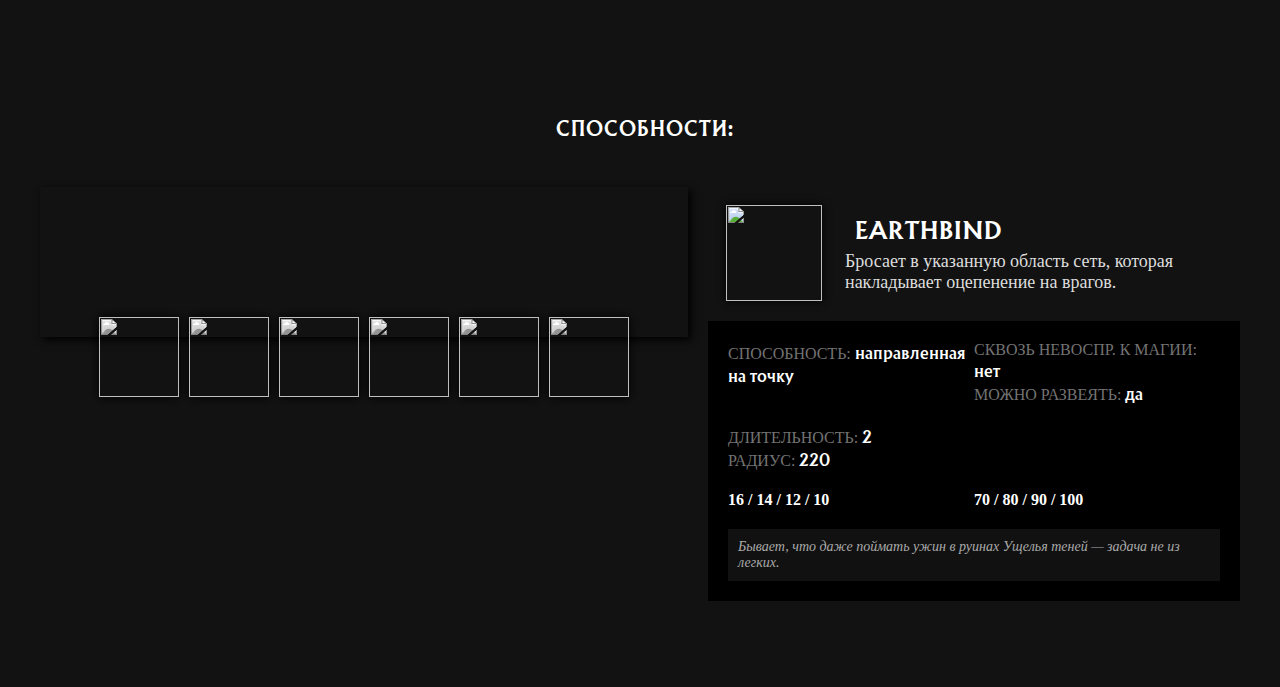
==== commit 25fe8283: "change: bota's section margin-bottom, add: id for madi's section" ====
--- a/Meepo/index.html
+++ b/Meepo/index.html
@@ -270,7 +270,7 @@
 				</div>
 			</main>
 		</section>
-		<footer>
+		<footer id="abilities">
 			<div class="footer-text">
 				<h3>СПОСОБНОСТИ:</h3>
 			</div>
--- a/Meepo/styles/bota.css
+++ b/Meepo/styles/bota.css
@@ -26,6 +26,10 @@
     align-items: center;
     justify-content: flex-start;
     min-height: 100vh;
+}
+
+.bota-section{
+    margin-bottom: 60px;
 }
 
 header {
